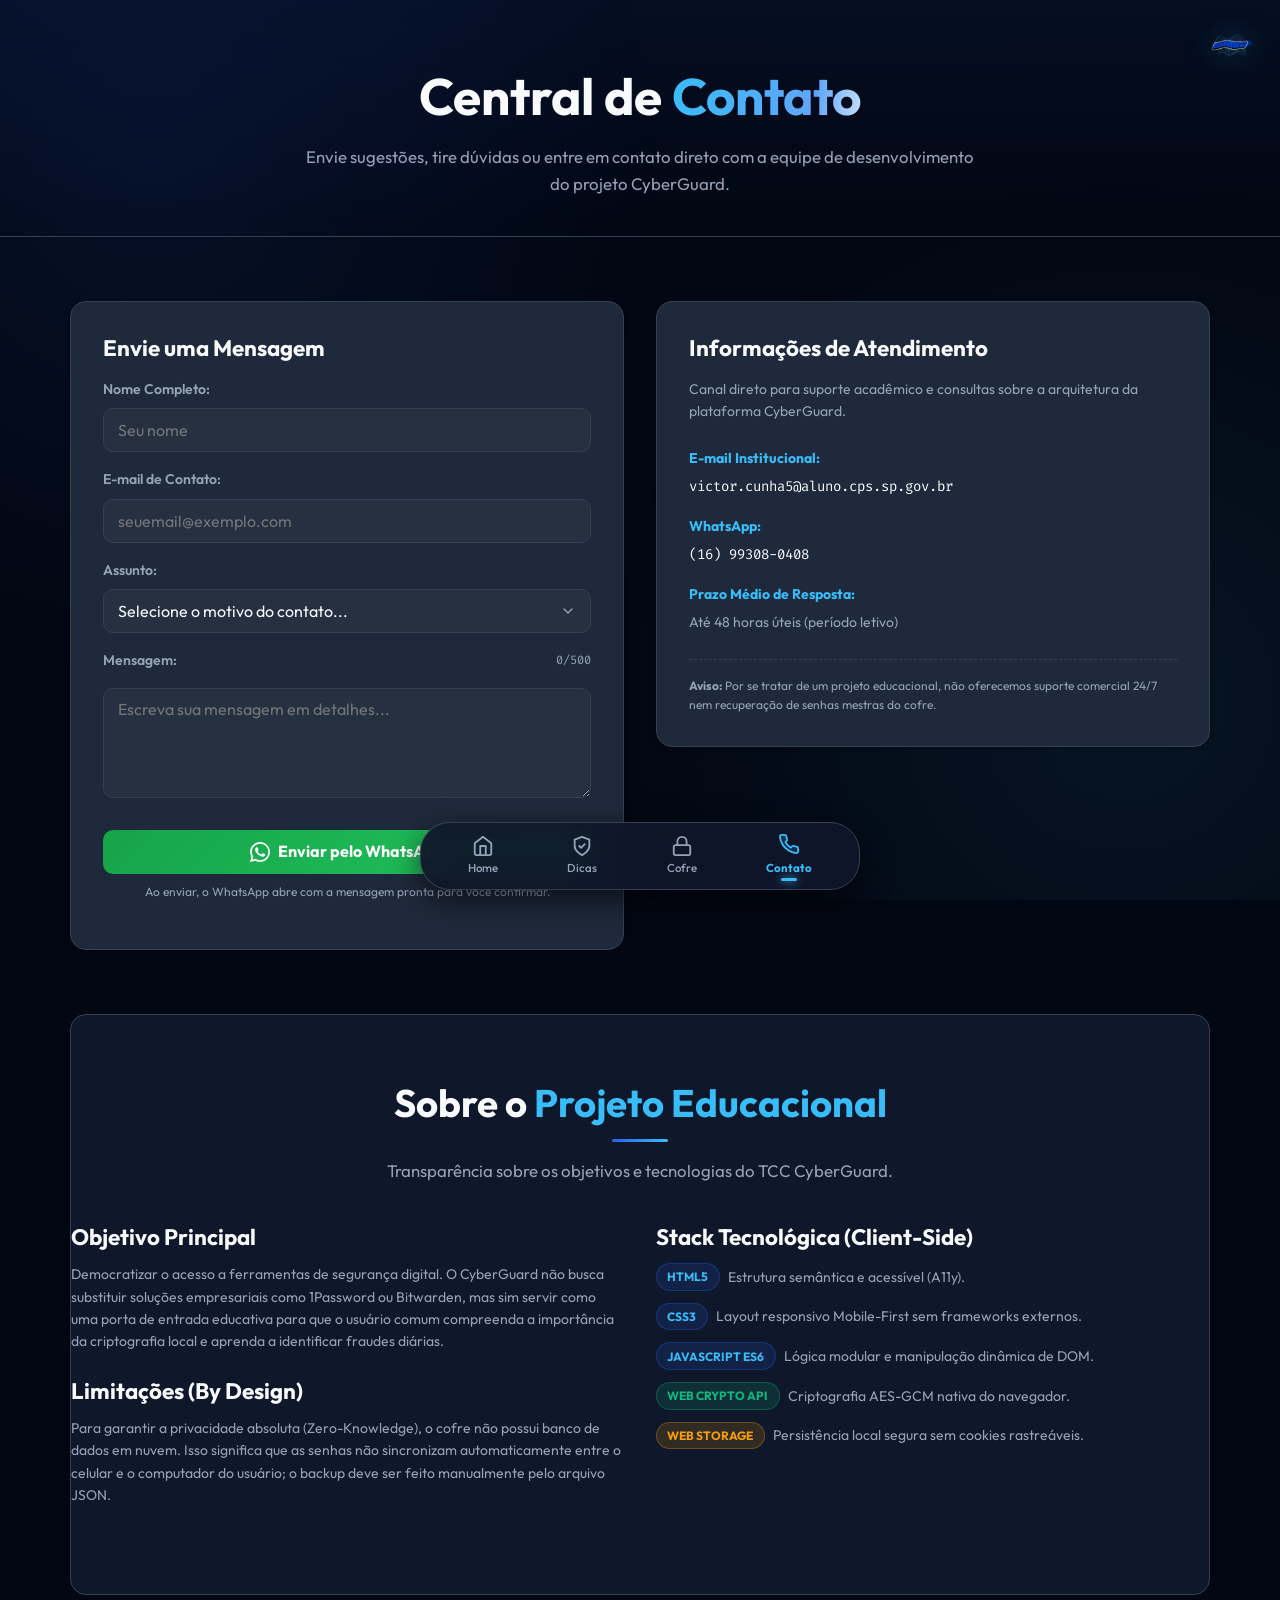
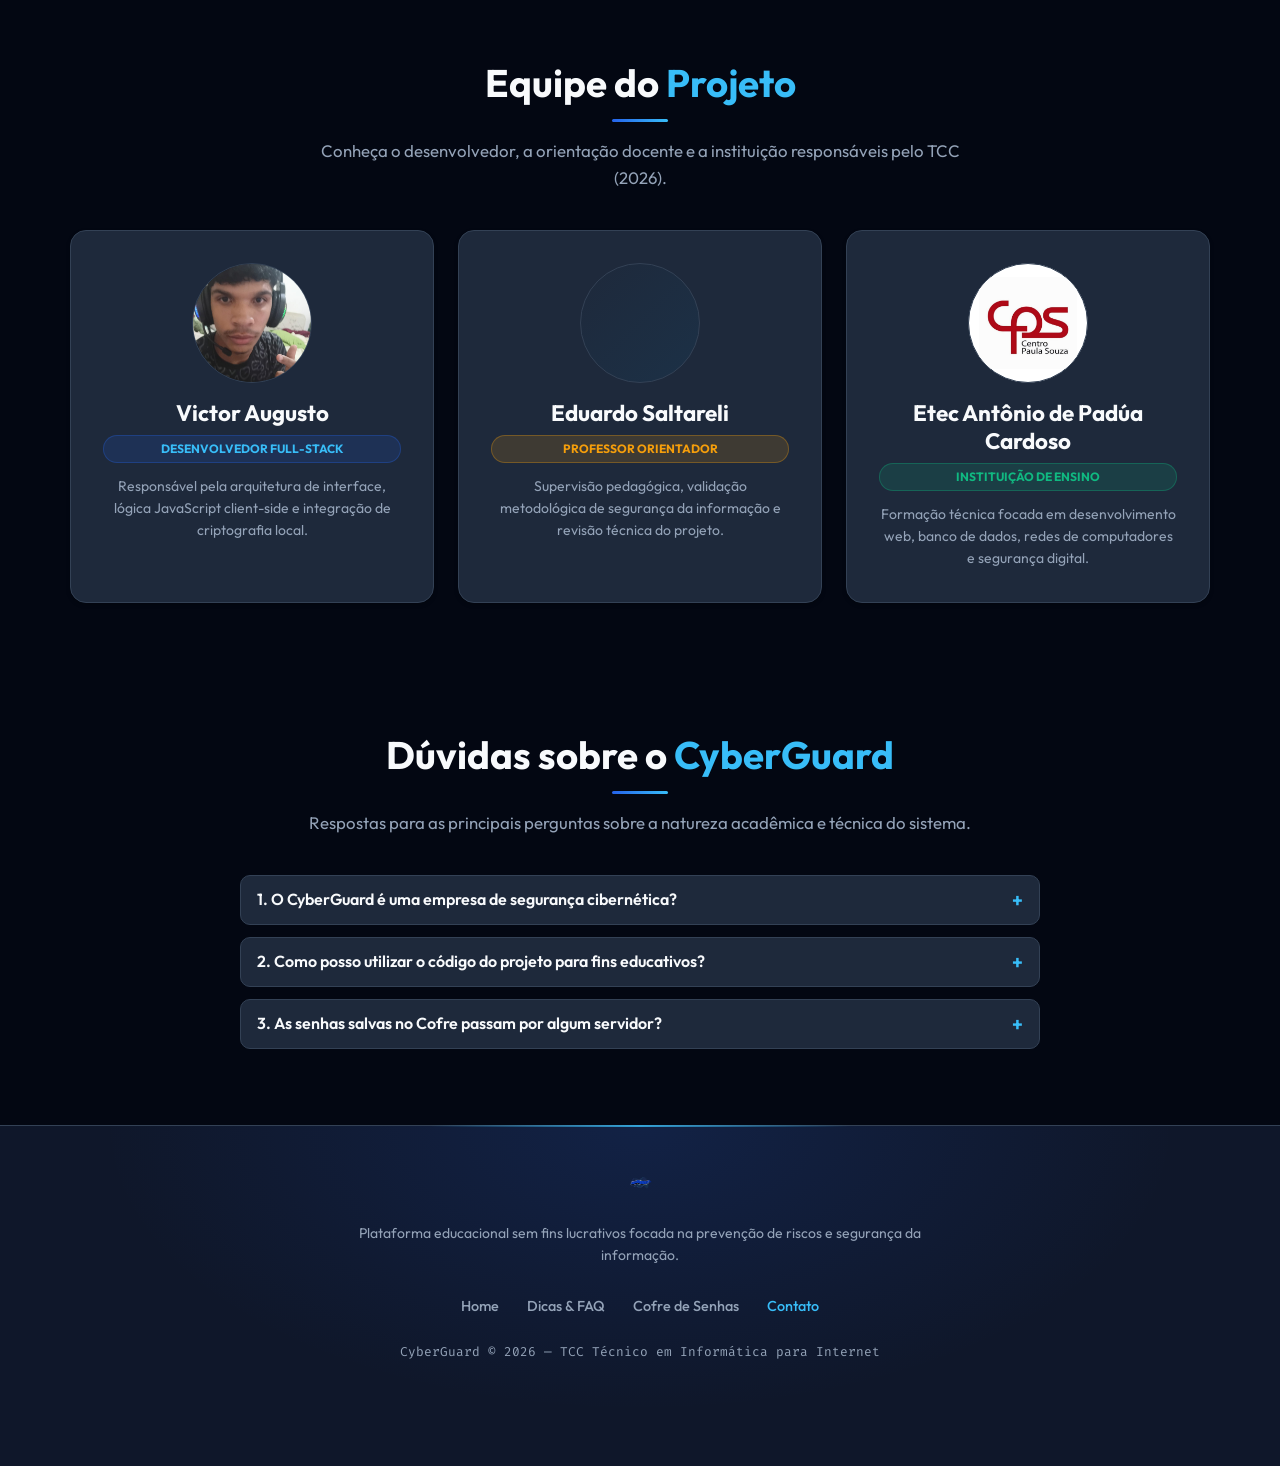
==== contato.html @ f393557f "Add files via upload" ====
<!DOCTYPE html>
<html lang="pt-BR">
<head>
  <meta charset="UTF-8">
  <meta name="viewport" content="width=device-width, initial-scale=1.0">
  <title>CyberGuard | Central de Contato &amp; Equipe do Projeto</title>
  <meta name="description" content="Entre em contato com os desenvolvedores do CyberGuard, conheça a equipe do TCC de Informática para Internet (2026) e tire suas dúvidas sobre o projeto.">
  <link rel="icon" type="image/png" href="./CYBER.png">
  
  <!-- Open Graph -->
  <meta property="og:title" content="CyberGuard | Contato e Equipe">
  <meta property="og:description" content="Fale com a equipe do projeto CyberGuard, envie feedbacks ou consulte informações sobre o desenvolvimento acadêmico.">
  <meta property="og:image" content="./CYBER.png">
  <meta property="og:type" content="website">

  <!-- Fontes & Estilos -->
  <link rel="preconnect" href="https://fonts.googleapis.com">
  <link rel="preconnect" href="https://fonts.gstatic.com" crossorigin>
  <link href="https://fonts.googleapis.com/css2?family=Fira+Code:wght@400;600&family=Outfit:wght@300;500;700;900&display=swap" rel="stylesheet">
  <link rel="stylesheet" href="style.css">
  <script src="script.js" defer></script>
</head>
<body class="page-contato">
  <a href="#main-content" class="skip-link">Pular para o conteúdo principal</a>

  <!-- LOGO FLUTUANTE DO TOPO -->
  <a href="index.html" class="brand-header-logo" aria-label="CyberGuard Home">
    <img src="./CYBER.png" alt="CyberGuard Logo" width="180" height="60">
  </a>

  <main id="main-content">
    <section class="hero-internal">
      <div class="container text-center max-w-800">
        <h1 class="mb-16">Central de <span class="highlight">Contato</span></h1>
        <p class="section__lead mb-0">Envie sugestões, tire dúvidas ou entre em contato direto com a equipe de desenvolvimento do projeto CyberGuard.</p>
      </div>
    </section>

    <!-- FORMULÁRIO E INFORMAÇÕES -->
    <section class="section container hidden-scroll">
      <div class="grid-2-cols gap-32 items-start">
        
        <!-- FORMULÁRIO -->
        <div class="card p-32">
          <h3 class="mb-16">Envie uma Mensagem</h3>
          
          <form id="contact-form">
            <!-- Honeypot anti-spam -->
            <div class="sr-only hidden" aria-hidden="true">
              <label for="contact-hp">Não preencha este campo:</label>
              <input type="text" id="contact-hp" name="_gotcha" tabindex="-1" autocomplete="off">
            </div>

            <div class="form-group">
              <label for="contact-name" class="form-label">Nome Completo:</label>
              <input type="text" id="contact-name" name="nome" class="form-control" placeholder="Seu nome" required minlength="3">
            </div>

            <div class="form-group">
              <label for="contact-email" class="form-label">E-mail de Contato:</label>
              <input type="email" id="contact-email" name="email" class="form-control code-font" placeholder="seuemail@exemplo.com" required>
            </div>

            <div class="form-group">
              <label for="contact-subject" class="form-label">Assunto:</label>
              <select id="contact-subject" name="assunto" class="form-control" required>
                <option value="" disabled selected>Selecione o motivo do contato...</option>
                <option value="Dúvida sobre o projeto">Dúvida sobre o projeto</option>
                <option value="Sugestão de melhoria">Sugestão de melhoria</option>
                <option value="Relato de problema/bug">Relato de problema/bug</option>
                <option value="Contato acadêmico">Contato acadêmico / TCC</option>
                <option value="Outro assunto">Outro assunto</option>
              </select>
            </div>

            <div class="form-group">
              <div class="flex-between items-center mb-8">
                <label for="contact-msg" class="form-label mb-0">Mensagem:</label>
                <span id="contact-char-count" class="code-font text-muted text-xs">0/500</span>
              </div>
              <textarea id="contact-msg" name="mensagem" class="form-control" maxlength="500" placeholder="Escreva sua mensagem em detalhes..." required></textarea>
            </div>

            <button type="submit" class="btn btn-whatsapp mt-16 w-full">
              <svg width="20" height="20" viewBox="0 0 24 24" fill="currentColor" aria-hidden="true"><path d="M17.5 14.4c-.3-.15-1.7-.85-2-.95-.27-.1-.47-.15-.67.15-.2.3-.77.95-.95 1.15-.17.2-.35.22-.65.07-.3-.15-1.25-.46-2.38-1.47-.88-.78-1.47-1.75-1.64-2.05-.17-.3-.02-.46.13-.6.13-.13.3-.35.45-.52.15-.17.2-.3.3-.5.1-.2.05-.37-.02-.52-.08-.15-.67-1.62-.92-2.22-.24-.58-.49-.5-.67-.51h-.57c-.2 0-.52.07-.8.37-.27.3-1.04 1.02-1.04 2.48 0 1.46 1.07 2.88 1.22 3.08.15.2 2.1 3.2 5.08 4.49.71.3 1.26.49 1.7.63.71.23 1.36.2 1.88.12.57-.09 1.76-.72 2-1.41.25-.7.25-1.29.17-1.41-.07-.12-.27-.2-.57-.35zM12.05 21.8h-.01a9.9 9.9 0 0 1-5.03-1.38l-.36-.21-3.74.98 1-3.65-.24-.37a9.86 9.86 0 0 1-1.51-5.26C2.16 6.43 6.6 2 12.06 2c2.64 0 5.12 1.03 6.99 2.9a9.82 9.82 0 0 1 2.9 6.99c0 5.46-4.44 9.9-9.9 9.9zM20.5 3.5A11.8 11.8 0 0 0 12.05 0C5.5 0 .16 5.34.16 11.9c0 2.1.55 4.14 1.59 5.95L0 24l6.3-1.65a11.88 11.88 0 0 0 5.74 1.46h.01c6.55 0 11.9-5.34 11.9-11.9 0-3.18-1.24-6.17-3.45-8.41z"/></svg>
              Enviar pelo WhatsApp
            </button>
            <p class="text-xs text-muted mt-8 text-center">Ao enviar, o WhatsApp abre com a mensagem pronta para você confirmar.</p>

            <div id="contact-status" aria-live="polite" class="mt-16"></div>
          </form>
        </div>

        <!-- INFO CONTATO -->
        <div class="flex-column gap-24">
          <div class="card p-32">
            <h3 class="mb-16">Informações de Atendimento</h3>
            <p class="text-muted text-sm mb-24">Canal direto para suporte acadêmico e consultas sobre a arquitetura da plataforma CyberGuard.</p>

            <div class="flex-column gap-16 mb-24">
              <div>
                <strong class="block text-sm highlight mb-4">E-mail Institucional:</strong>
                <a href="mailto:victor.cunha5@aluno.cps.sp.gov.br" class="code-font text-sm" style="color: var(--color-text-main); text-decoration: none;">victor.cunha5@aluno.cps.sp.gov.br</a>
              </div>

              <div>
                <strong class="block text-sm highlight mb-4">WhatsApp:</strong>
                <a href="https://wa.me/5516993080408" target="_blank" rel="noopener noreferrer" class="code-font text-sm" style="color: var(--color-text-main); text-decoration: none;">(16) 99308-0408</a>
              </div>

              <div>
                <strong class="block text-sm highlight mb-4">Repositório GitHub:</strong>
                <a href="#" id="github-link" target="_blank" rel="noopener noreferrer" class="code-font text-sm" style="color: var(--color-text-main); text-decoration: none;">Acessar código-fonte &rarr;</a>
              </div>

              <div>
                <strong class="block text-sm highlight mb-4">Prazo Médio de Resposta:</strong>
                <span class="text-muted text-sm">Até 48 horas úteis (período letivo)</span>
              </div>
            </div>
            
            <div class="border-t pt-16 mt-auto" style="border-top: 1px dashed var(--color-border);">
              <p class="text-xs text-muted"><strong>Aviso:</strong> Por se tratar de um projeto educacional, não oferecemos suporte comercial 24/7 nem recuperação de senhas mestras do cofre.</p>
            </div>
          </div>
        </div>

      </div>
    </section>

    <!-- SOBRE O PROJETO -->
    <section class="section container bg-surface radius-lg border p-48 hidden-scroll mb-32">
      <h2 class="section__title">Sobre o <span class="highlight">Projeto Educacional</span></h2>
      <p class="section__lead mb-32">Transparência sobre os objetivos e tecnologias do TCC CyberGuard.</p>
      
      <div class="grid-2-cols gap-32">
        <div>
          <h3 class="mb-12">Objetivo Principal</h3>
          <p class="text-muted text-sm mb-24">Democratizar o acesso a ferramentas de segurança digital. O CyberGuard não busca substituir soluções empresariais como 1Password ou Bitwarden, mas sim servir como uma porta de entrada educativa para que o usuário comum compreenda a importância da criptografia local e aprenda a identificar fraudes diárias.</p>
          
          <h3 class="mb-12">Limitações (By Design)</h3>
          <p class="text-muted text-sm mb-24">Para garantir a privacidade absoluta (Zero-Knowledge), o cofre não possui banco de dados em nuvem. Isso significa que as senhas não sincronizam automaticamente entre o celular e o computador do usuário; o backup deve ser feito manualmente pelo arquivo JSON.</p>
        </div>
        
        <div>
          <h3 class="mb-12">Stack Tecnológica (Client-Side)</h3>
          <ul class="flex-column gap-12 text-sm text-muted">
            <li class="flex-align-center gap-8"><span class="badge badge-primary">HTML5</span> Estrutura semântica e acessível (A11y).</li>
            <li class="flex-align-center gap-8"><span class="badge badge-primary">CSS3</span> Layout responsivo Mobile-First sem frameworks externos.</li>
            <li class="flex-align-center gap-8"><span class="badge badge-primary">JavaScript ES6</span> Lógica modular e manipulação dinâmica de DOM.</li>
            <li class="flex-align-center gap-8"><span class="badge badge-safe">Web Crypto API</span> Criptografia AES-GCM nativa do navegador.</li>
            <li class="flex-align-center gap-8"><span class="badge badge-warn">Web Storage</span> Persistência local segura sem cookies rastreáveis.</li>
          </ul>
        </div>
      </div>
    </section>

    <!-- EQUIPE -->
    <section class="section container hidden-scroll">
      <h2 class="section__title">Equipe do <span class="highlight">Projeto</span></h2>
      <p class="section__lead">Conheça o desenvolvedor, a orientação docente e a instituição responsáveis pelo TCC (2026).</p>

      <div class="grid-3-cols gap-24">
        <div class="card text-center p-24">
          <div class="img-card mx-auto mb-16" style="width: 120px; height: 120px; border-radius: 50%; aspect-ratio: 1/1;">
            <img src="vitin.png7.jpeg" alt="Foto de perfil de Victor Augusto" width="120" height="120" loading="lazy" onerror="this.style.display='none';">
          </div>
          <h3 class="mb-8">Victor Augusto</h3>
          <span class="badge badge-primary mb-12">Desenvolvedor Full-Stack</span>
          <p class="text-muted text-sm">Responsável pela arquitetura de interface, lógica JavaScript client-side e integração de criptografia local.</p>
        </div>

        <div class="card text-center p-24">
          <div class="img-card mx-auto mb-16" style="width: 120px; height: 120px; border-radius: 50%; aspect-ratio: 1/1;">
            <img src=".Dudusaltarelli.png" alt="Foto de Eduardo Saltareli" width="120" height="120" loading="lazy" onerror="this.style.display='none';">
          </div>
          <h3 class="mb-8">Eduardo Saltareli</h3>
          <span class="badge badge-warn mb-12">Professor Orientador</span>
          <p class="text-muted text-sm">Supervisão pedagógica, validação metodológica de segurança da informação e revisão técnica do projeto.</p>
        </div>

        <div class="card text-center p-24">
          <div class="img-card mx-auto mb-16" style="width: 120px; height: 120px; border-radius: 50%; aspect-ratio: 1/1; background: #fff;">
            <img src="cps.png" alt="Símbolo da Etec Antônio de Padúa Cardoso" width="120" height="120" loading="lazy" style="object-fit: contain; padding: 10px;" onerror="this.style.display='none';">
          </div>
          <h3 class="mb-8">Etec Antônio de Padúa Cardoso</h3>
          <span class="badge badge-safe mb-12">Instituição de Ensino</span>
          <p class="text-muted text-sm">Formação técnica focada em desenvolvimento web, banco de dados, redes de computadores e segurança digital.</p>
        </div>
      </div>
    </section>

    <!-- FAQ -->
    <section class="section container hidden-scroll">
      <h2 class="section__title">Dúvidas sobre o <span class="highlight">CyberGuard</span></h2>
      <p class="section__lead">Respostas para as principais perguntas sobre a natureza acadêmica e técnica do sistema.</p>

      <div class="max-w-800 mx-auto">
        <div class="accordion">
          <button class="accordion__header" type="button" aria-expanded="false">
            <span>1. O CyberGuard é uma empresa de segurança cibernética?</span>
            <span class="accordion__icon">+</span>
          </button>
          <div class="accordion__content">
            <div class="accordion__content-inner">
              <p class="text-sm"><strong>Não.</strong> O CyberGuard é estritamente uma plataforma educacional de código aberto desenvolvida como Trabalho de Conclusão de Curso (TCC) no curso técnico de Informática para Internet em 2026. Não comercializamos serviços nem coletamos dados.</p>
            </div>
          </div>
        </div>

        <div class="accordion">
          <button class="accordion__header" type="button" aria-expanded="false">
            <span>2. Como posso utilizar o código do projeto para fins educativos?</span>
            <span class="accordion__icon">+</span>
          </button>
          <div class="accordion__content">
            <div class="accordion__content-inner">
              <p class="text-sm">O código-fonte completo está disponível publicamente em nosso repositório no GitHub. Você pode clonar, estudar e utilizar os componentes de interface e os utilitários client-side (como a implementação da Web Crypto API) para fins de estudo acadêmico.</p>
            </div>
          </div>
        </div>

        <div class="accordion">
          <button class="accordion__header" type="button" aria-expanded="false">
            <span>3. As senhas salvas no Cofre passam por algum servidor?</span>
            <span class="accordion__icon">+</span>
          </button>
          <div class="accordion__content">
            <div class="accordion__content-inner">
              <p class="text-sm"><strong>Nunca.</strong> Toda a lógica de geração aleatória (CSPRNG) e criptografia AES-GCM ocorre estritamente de forma local no navegador do usuário via JavaScript. Nenhuma credencial ou chave mestre deixa o seu dispositivo em nenhum momento.</p>
            </div>
          </div>
        </div>
      </div>
    </section>
  </main>

  <footer class="footer">
    <div class="container text-center">
      <div class="footer__logo-wrapper">
        <img src="./CYBER.png" alt="CyberGuard Logo" class="footer__logo" width="120" height="40">
      </div>
      <p class="text-muted text-sm mb-24 max-w-600 mx-auto">
        Plataforma educacional sem fins lucrativos focada na prevenção de riscos e segurança da informação.
      </p>
      <div class="footer__links">
        <a href="index.html">Home</a>
        <a href="dicas.html">Dicas &amp; FAQ</a>
        <a href="cofre.html">Cofre de Senhas</a>
        <a href="contato.html" class="active" aria-current="page">Contato</a>
      </div>
      <p class="footer__copy">
        CyberGuard &copy; 2026 — TCC Técnico em Informática para Internet
      </p>
    </div>
  </footer>

  <nav class="bottom-nav" aria-label="Navegação Principal">
    <div class="bottom-nav__container">
      <a href="index.html" class="bottom-nav__item">
        <svg xmlns="http://www.w3.org/2000/svg" width="22" height="22" viewBox="0 0 24 24" fill="none" stroke="currentColor" stroke-width="2" stroke-linecap="round" stroke-linejoin="round" aria-hidden="true">
          <path d="m3 9 9-7 9 7v11a2 2 0 0 1-2 2H5a2 2 0 0 1-2-2z"></path>
          <polyline points="9 22 9 12 15 12 15 22"></polyline>
        </svg>
        <span>Home</span>
      </a>
      <a href="dicas.html" class="bottom-nav__item">
        <svg xmlns="http://www.w3.org/2000/svg" width="22" height="22" viewBox="0 0 24 24" fill="none" stroke="currentColor" stroke-width="2" stroke-linecap="round" stroke-linejoin="round" aria-hidden="true">
          <path d="M12 22s8-4 8-10V5l-8-3-8 3v7c0 6 8 10 8 10z"></path>
          <path d="m9 12 2 2 4-4"></path>
        </svg>
        <span>Dicas</span>
      </a>
      <a href="cofre.html" class="bottom-nav__item">
        <svg xmlns="http://www.w3.org/2000/svg" width="22" height="22" viewBox="0 0 24 24" fill="none" stroke="currentColor" stroke-width="2" stroke-linecap="round" stroke-linejoin="round" aria-hidden="true">
          <rect x="3" y="11" width="18" height="11" rx="2" ry="2"></rect>
          <path d="M7 11V7a5 5 0 0 1 10 0v4"></path>
        </svg>
        <span>Cofre</span>
      </a>
      <a href="contato.html" class="bottom-nav__item active" aria-current="page">
        <svg xmlns="http://www.w3.org/2000/svg" width="22" height="22" viewBox="0 0 24 24" fill="none" stroke="currentColor" stroke-width="2" stroke-linecap="round" stroke-linejoin="round" aria-hidden="true">
          <path d="M22 16.92v3a2 2 0 0 1-2.18 2 19.79 19.79 0 0 1-8.63-3.07 19.5 19.5 0 0 1-6-6 19.79 19.79 0 0 1-3.07-8.67A2 2 0 0 1 4.11 2h3a2 2 0 0 1 2 1.72 12.84 12.84 0 0 0 .7 2.81 2 2 0 0 1-.45 2.11L8.09 9.91a16 16 0 0 0 6 6l1.27-1.27a2 2 0 0 1 2.11-.45 12.84 12.84 0 0 0 2.81.7A2 2 0 0 1 22 16.92z"></path>
        </svg>
        <span>Contato</span>
      </a>
    </div>
  </nav>
  
  <button id="btn-top" class="btn-top" aria-label="Voltar ao topo da página">&#8593;</button>
</body>
</html>
---- style.css ----
/* ==========================================================================
   CYBERGUARD — DESIGN SYSTEM & STYLESHEET UNIFICADO (2026)
   TCC Técnico em Informática para Internet — Mobile-First & Responsivo
   ========================================================================== */

/* 1. VARIÁVEIS DE DESIGN & TOKENS DE ANIMAÇÃO */
:root {
  /* Cores Base e Neutros (Dark Tech) */
  --color-bg-base: #030712;
  --color-bg-surface: #0f172a;
  --color-bg-panel: #1e293b;
  
  /* Cores Principais */
  --color-primary: #2563eb;
  --color-primary-hover: #1d4ed8;
  --color-secondary: #0284c7;
  --color-accent-cyan: #38bdf8;
  
  /* Cores de Texto e Bordas */
  --color-text-main: #f8fafc;
  --color-text-muted: #94a3b8;
  --color-border: #334155;
  --color-border-hover: #475569;

  /* Cores de Feedback */
  --color-alert: #ef4444;
  --color-warn: #f59e0b;
  --color-safe: #10b981;

  /* Tipografia */
  --font-display: 'Outfit', system-ui, -apple-system, sans-serif;
  --font-mono: 'Fira Code', monospace;

  /* Espaçamentos e Estrutura */
  --space-4: 0.25rem;
  --space-8: 0.5rem;
  --space-12: 0.75rem;
  --space-16: 1rem;
  --space-20: 1.25rem;
  --space-24: 1.5rem;
  --space-32: 2rem;
  --space-48: 3rem;
  --space-64: 4rem;

  --radius-sm: 6px;
  --radius-md: 10px;
  --radius-lg: 16px;

  --shadow-sm: 0 2px 4px rgba(0, 0, 0, 0.2);
  --shadow-md: 0 10px 25px -5px rgba(0, 0, 0, 0.5);

  --container-width: 1140px;
  
  /* Animações */
  --ease-out: cubic-bezier(0.22, 1, 0.36, 1);
  --dur-fast: 180ms;
  --dur-med: 450ms;
  --dur-slow: 700ms;
}

/* 2. RESET E ESTRUTURA GLOBAL MOBILE-FIRST */
*, *::before, *::after {
  margin: 0;
  padding: 0;
  box-sizing: border-box;
}

html {
  height: 100%;
  scroll-behavior: smooth;
}

body {
  min-height: 100dvh;
  display: flex;
  flex-direction: column;
  background-color: var(--color-bg-base);
  color: var(--color-text-main);
  font-family: var(--font-display);
  line-height: 1.6;
  padding-bottom: 0;
  -webkit-font-smoothing: antialiased;
  overflow-wrap: anywhere;
  word-break: normal;
}

main, #main-content {
  flex: 1 0 auto;
  width: 100%;
}

:focus-visible {
  outline: 2px dashed var(--color-accent-cyan);
  outline-offset: 4px;
}

/* Skip Link para Acessibilidade */
.skip-link {
  position: absolute;
  top: -100px;
  left: var(--space-16);
  background: var(--color-primary);
  color: #fff;
  padding: var(--space-8) var(--space-16);
  z-index: 9999;
  border-radius: var(--radius-md);
  font-weight: 600;
  text-decoration: none;
  transition: top var(--dur-fast) var(--ease-out);
}
.skip-link:focus { top: var(--space-16); }

/* Logo Flutuante */
.brand-header-logo {
  position: fixed;
  top: 12px;
  right: clamp(12px, 3vw, 24px);
  z-index: 999;
  display: block;
  height: clamp(38px, 8vw, 64px);
  padding: 0;
  background: transparent;
  border: none;
  filter: drop-shadow(0 4px 12px rgba(0, 0, 0, 0.8)) drop-shadow(0 0 14px rgba(56, 189, 248, 0.35));
  transition: opacity var(--dur-med) var(--ease-out), transform var(--dur-med) var(--ease-out);
}

.brand-header-logo img {
  width: auto;
  height: 100%;
  object-fit: contain;
  display: block;
}

@media (hover: hover) {
  .brand-header-logo:hover {
    transform: scale(1.05);
    filter: drop-shadow(0 6px 16px rgba(0, 0, 0, 0.9)) drop-shadow(0 0 20px rgba(56, 189, 248, 0.6));
  }
}

body.page-home .brand-header-logo {
  opacity: 0;
  transform: translateY(-15px);
  pointer-events: none;
}

body.page-home .brand-header-logo.is-visible {
  opacity: 1;
  transform: translateY(0);
  pointer-events: auto;
}

/* 3. TIPOGRAFIA FLUIDA (CLAMP) */
h1, h2, h3, h4, h5, h6 { font-weight: 700; line-height: 1.25; }
h1 { font-size: clamp(1.8rem, 4vw + 1rem, 3.2rem); margin-bottom: var(--space-16); }
h2 { font-size: clamp(1.4rem, 2.5vw + 1rem, 2.4rem); margin-bottom: var(--space-16); }
h3 { font-size: clamp(1.1rem, 1.5vw + 0.8rem, 1.4rem); margin-bottom: var(--space-8); }
h4 { font-size: 1.05rem; margin-bottom: var(--space-8); }

p { font-size: clamp(0.95rem, 1vw + 0.5rem, 1.05rem); }
.text-muted { color: var(--color-text-muted); }
.text-center { text-align: center; }
.text-left { text-align: left; }
.highlight { color: var(--color-accent-cyan); }
.code-font { font-family: var(--font-mono); }

.text-sm { font-size: 0.875rem; }
.text-xs { font-size: 0.75rem; }
.text-lg { font-size: 1.125rem; }
.text-alert { color: var(--color-alert); }
.text-warn { color: var(--color-warn); }
.block { display: block; }

.mb-8 { margin-bottom: var(--space-8); }
.mb-12 { margin-bottom: var(--space-12); }
.mb-16 { margin-bottom: var(--space-16); }
.mb-24 { margin-bottom: var(--space-24); }
.mb-32 { margin-bottom: var(--space-32); }
.mt-8 { margin-top: var(--space-8); }
.mt-16 { margin-top: var(--space-16); }
.mt-24 { margin-top: var(--space-24); }
.mt-32 { margin-top: var(--space-32); }
.mt-auto { margin-top: auto; }
.my-16 { margin-top: var(--space-16); margin-bottom: var(--space-16); }
.mx-auto { margin-left: auto; margin-right: auto; }

.max-w-600 { max-width: 600px; }
.max-w-800 { max-width: 800px; }

.p-16 { padding: var(--space-16); }
.p-24 { padding: var(--space-24); }
.p-32 { padding: clamp(1.25rem, 3vw, 2rem); }
.p-48 { padding: clamp(1.5rem, 4vw, 3rem); }

.radius-md { border-radius: var(--radius-md); }
.radius-lg { border-radius: var(--radius-lg); }
.overflow-hidden { overflow: hidden; }
.border { border: 1px solid var(--color-border); }
.shadow-md { box-shadow: var(--shadow-md); }

.hidden { display: none !important; }
.bg-surface { background-color: var(--color-bg-surface); }

/* 4. ANIMAÇÕES DE ROLAGEM FLUIDAS */
html.js .hidden-scroll {
  opacity: 0;
  transform: translateY(20px);
  will-change: opacity, transform;
}

html.js .hidden-scroll.is-in {
  opacity: 1;
  transform: translateY(0);
  transition: opacity var(--dur-med) var(--ease-out), transform var(--dur-med) var(--ease-out);
}

html.js .hidden-scroll.is-out-top {
  opacity: 0.35;
  transform: translateY(-12px);
  transition: opacity var(--dur-med) var(--ease-out), transform var(--dur-med) var(--ease-out);
}

@media (prefers-reduced-motion: reduce) {
  * {
    animation-duration: 0.01ms !important;
    transition-duration: 0.01ms !important;
    scroll-behavior: auto !important;
  }
  html.js .hidden-scroll {
    opacity: 1 !important;
    transform: none !important;
  }
}

/* 5. LAYOUTS & GRIDS MOBILE-FIRST */
.container {
  width: 100%;
  max-width: var(--container-width);
  margin: 0 auto;
  padding: 0 var(--space-16);
}

@media (min-width: 768px) {
  .container { padding: 0 var(--space-24); }
}

.section { padding: clamp(2rem, 5vw, 4rem) 0; }
.section__title { text-align: center; margin-bottom: var(--space-16); }
.section__lead { text-align: center; color: var(--color-text-muted); max-width: 680px; margin: 0 auto clamp(1.5rem, 3vw, 3rem) auto; }

.grid-cards {
  display: grid;
  grid-template-columns: 1fr;
  gap: var(--space-16);
}
@media (min-width: 640px) {
  .grid-cards { grid-template-columns: repeat(auto-fit, minmax(min(100%, 260px), 1fr)); gap: var(--space-24); }
}

.grid-cards-4 {
  display: grid;
  grid-template-columns: 1fr;
  gap: var(--space-16);
}
@media (min-width: 480px) {
  .grid-cards-4 { grid-template-columns: repeat(2, 1fr); }
}
@media (min-width: 1024px) {
  .grid-cards-4 { grid-template-columns: repeat(4, 1fr); gap: var(--space-20); }
}

.grid-2-cols {
  display: grid;
  grid-template-columns: 1fr;
  gap: var(--space-20);
}
@media (min-width: 768px) {
  .grid-2-cols { grid-template-columns: repeat(2, 1fr); gap: var(--space-32); }
}

.grid-3-cols {
  display: grid;
  grid-template-columns: 1fr;
  gap: var(--space-16);
}
@media (min-width: 640px) {
  .grid-3-cols { grid-template-columns: repeat(2, 1fr); }
}
@media (min-width: 1024px) {
  .grid-3-cols { grid-template-columns: repeat(3, 1fr); gap: var(--space-24); }
}

.flex-between { display: flex; justify-content: space-between; align-items: center; }
.flex-center { display: flex; justify-content: center; align-items: center; }
.flex-column { display: flex; flex-direction: column; }
.flex-align-center { display: flex; align-items: center; }
.flex-wrap { flex-wrap: wrap; }
.items-center { align-items: center; }
.gap-8 { gap: var(--space-8); }
.gap-12 { gap: var(--space-12); }
.gap-16 { gap: var(--space-16); }
.gap-24 { gap: var(--space-24); }

/* 6. HERO SECTIONS */
.hero {
  position: relative;
  padding: clamp(3rem, 8vw, 6rem) 0;
  overflow: hidden;
  min-height: clamp(450px, 75dvh, 700px);
  display: flex;
  align-items: center;
}

.hero__video-container {
  position: absolute;
  top: 0;
  left: 0;
  width: 100%;
  height: 100%;
  z-index: -2;
}

.hero__video {
  width: 100%;
  height: 100%;
  object-fit: cover;
  opacity: 0.25;
}

.hero__overlay {
  position: absolute;
  top: 0;
  left: 0;
  width: 100%;
  height: 100%;
  background: linear-gradient(180deg, rgba(3, 7, 18, 0.4) 0%, var(--color-bg-base) 100%);
  z-index: -1;
}

.hero__logo-wrapper { margin-bottom: var(--space-16); }
.hero__logo { width: 100%; max-width: clamp(180px, 40vw, 320px); height: auto; filter: drop-shadow(0 8px 16px rgba(0, 0, 0, 0.4)); }
.hero__subtitle { font-size: clamp(1rem, 1.5vw + 0.5rem, 1.25rem); color: var(--color-text-muted); max-width: 680px; margin: 0 auto var(--space-24) auto; }

.hero-internal {
  padding: clamp(2rem, 5vw, 4rem) 0 clamp(1.5rem, 3vw, 2.5rem) 0;
  background: linear-gradient(180deg, rgba(37, 99, 235, 0.08) 0%, transparent 100%);
  border-bottom: 1px solid var(--color-border);
}

/* 7. BOTÕES COM ALVO DE TOQUE (MIN 44PX) */
.btn {
  display: inline-flex;
  align-items: center;
  justify-content: center;
  gap: var(--space-8);
  min-height: 44px;
  padding: 0.75rem 1.5rem;
  border-radius: var(--radius-md);
  font-family: var(--font-display);
  font-weight: 600;
  font-size: 1rem;
  cursor: pointer;
  transition: all var(--dur-fast);
  text-decoration: none;
  border: none;
  line-height: 1.2;
  width: 100%;
}

@media (min-width: 640px) {
  .btn { width: auto; }
}

.btn-lg { min-height: 52px; padding: 1rem 2rem; font-size: 1.1rem; }
.btn:disabled { opacity: 0.6; cursor: not-allowed; }
.btn:active:not(:disabled) { transform: scale(0.98); }

.btn-primary { background-color: var(--color-primary); color: #fff; }
.btn-secondary { background-color: rgba(255, 255, 255, 0.05); color: var(--color-text-main); border: 1px solid var(--color-border); }
.btn-ghost { background-color: transparent; color: var(--color-text-muted); padding: 0.5rem 1rem; min-height: 38px; width: auto; }

@media (hover: hover) {
  .btn-primary:hover:not(:disabled) { background-color: var(--color-primary-hover); transform: translateY(-2px); box-shadow: 0 4px 12px rgba(37, 99, 235, 0.3); }
  .btn-secondary:hover:not(:disabled) { border-color: var(--color-accent-cyan); color: var(--color-accent-cyan); transform: translateY(-2px); }
  .btn-ghost:hover:not(:disabled) { color: var(--color-accent-cyan); background: rgba(56, 189, 248, 0.08); }
}

/* 8. CARDS E COMPONENTES */
.card {
  background-color: var(--color-bg-panel);
  border: 1px solid var(--color-border);
  border-radius: var(--radius-lg);
  padding: clamp(1rem, 3vw, 2rem);
  display: flex;
  flex-direction: column;
  transition: transform var(--dur-med), border-color var(--dur-med);
  box-shadow: var(--shadow-sm);
  contain: layout paint;
}

@media (hover: hover) {
  .card:hover { transform: translateY(-3px); border-color: var(--color-border-hover); }
}

.card--compact { padding: var(--space-16); }
@media (min-width: 640px) { .card--compact { padding: var(--space-24); } }

.card__icon { width: 44px; height: 44px; border-radius: var(--radius-md); display: flex; align-items: center; justify-content: center; margin-bottom: var(--space-12); font-size: 1.4rem; }
.icon-blue { background: rgba(37, 99, 235, 0.15); color: #60a5fa; }
.icon-cyan { background: rgba(2, 132, 199, 0.15); color: var(--color-accent-cyan); }
.icon-amber { background: rgba(245, 158, 11, 0.15); color: var(--color-warn); }
.icon-green { background: rgba(16, 185, 129, 0.15); color: var(--color-safe); }

.card__link { color: var(--color-accent-cyan); text-decoration: none; font-weight: 600; margin-top: var(--space-16); display: inline-block; transition: color var(--dur-fast); }
.card__link:hover { text-decoration: underline; }

.card-image { padding: 0; overflow: hidden; }
.card-image__header { position: relative; height: 160px; background: var(--color-bg-surface); }
@media (min-width: 640px) { .card-image__header { height: 190px; } }
.card-image__header img { width: 100%; height: 100%; object-fit: cover; }
.card-image__badge { position: absolute; top: var(--space-12); right: var(--space-12); z-index: 2; }
.card-image__body { padding: var(--space-16); flex: 1; display: flex; flex-direction: column; }
@media (min-width: 640px) { .card-image__body { padding: var(--space-24); } }
.card-image__tip { margin-top: auto; padding-top: var(--space-12); border-top: 1px dashed var(--color-border); }
.card__tip { font-size: 0.85rem; padding: 8px; background: rgba(255,255,255,0.02); border-radius: var(--radius-sm); margin-top: var(--space-12); }
.card__badge { margin-bottom: var(--space-12); align-self: flex-start; }

.health-score-badge { font-weight: 700; background: rgba(16, 185, 129, 0.15); color: var(--color-safe); padding: 6px 14px; border-radius: var(--radius-md); border: 1px solid rgba(16, 185, 129, 0.3); font-size: 0.9rem; }
.health-stat-card { background: var(--color-bg-surface); padding: var(--space-12); border-radius: var(--radius-md); border: 1px solid var(--color-border); text-align: center; }
.stat-number { font-size: clamp(2rem, 4vw, 2.75rem); font-weight: 900; line-height: 1; margin-bottom: var(--space-8); }
.stat-source { display: block; font-size: 0.75rem; color: var(--color-text-muted); margin-top: var(--space-12); }
.tech-stack-row { display: flex; gap: var(--space-8); flex-wrap: wrap; }
.tech-tag { font-size: 0.75rem; padding: 4px 10px; background: rgba(255,255,255,0.05); border-radius: 4px; border: 1px solid var(--color-border); }
.rules-list { list-style: none; display: flex; flex-direction: column; gap: var(--space-16); }
.rules-list li { display: flex; gap: var(--space-12); }
.rules-list__number { width: 28px; height: 28px; flex-shrink: 0; background: rgba(37,99,235,0.15); color: var(--color-accent-cyan); display: flex; align-items: center; justify-content: center; font-weight: 700; border-radius: 50%; font-size: 0.85rem; }

/* 9. FORMULÁRIOS E CAMPOS (FONTE MIN 16PX) */
.form-group { margin-bottom: var(--space-16); display: flex; flex-direction: column; gap: var(--space-8); }
.form-label { font-size: 0.875rem; font-weight: 600; color: var(--color-text-muted); }
.form-control {
  width: 100%;
  min-height: 44px;
  padding: 0.65rem 0.9rem;
  background: rgba(255, 255, 255, 0.03);
  border: 1px solid var(--color-border);
  border-radius: var(--radius-md);
  color: var(--color-text-main);
  font-family: var(--font-display);
  font-size: 16px; /* Evita auto-zoom em navegadores mobile */
  transition: border-color var(--dur-fast);
}
.form-control:focus { outline: none; border-color: var(--color-accent-cyan); }
textarea.form-control { resize: vertical; min-height: 110px; }

.input-with-toggle { position: relative; display: flex; align-items: center; width: 100%; }
.input-with-toggle .form-control { padding-right: 48px; }
.btn-toggle-pass {
  position: absolute;
  right: 4px;
  min-height: 40px;
  min-width: 40px;
  background: none;
  border: none;
  color: var(--color-text-muted);
  cursor: pointer;
  display: flex;
  align-items: center;
  justify-content: center;
  transition: color var(--dur-fast);
}
.btn-toggle-pass:hover { color: var(--color-accent-cyan); }

.badge { display: inline-block; padding: 0.2rem 0.65rem; border-radius: 20px; font-size: 0.75rem; font-weight: 700; text-transform: uppercase; }
.badge-alert, .badge-danger { background: rgba(239, 68, 68, 0.15); color: var(--color-alert); border: 1px solid rgba(239, 68, 68, 0.3); }
.badge-warn { background: rgba(245, 158, 11, 0.15); color: var(--color-warn); border: 1px solid rgba(245, 158, 11, 0.3); }
.badge-primary { background: rgba(37, 99, 235, 0.15); color: var(--color-accent-cyan); border: 1px solid rgba(37, 99, 235, 0.3); }
.badge-safe { background: rgba(16, 185, 129, 0.15); color: var(--color-safe); border: 1px solid rgba(16, 185, 129, 0.3); }

.alert { padding: var(--space-12) var(--space-16); border-radius: var(--radius-md); margin-bottom: var(--space-16); border-left: 4px solid transparent; font-size: 0.9rem; }
.alert-info { background: rgba(2, 132, 199, 0.12); border-left-color: var(--color-accent-cyan); }
.alert-success { background: rgba(16, 185, 129, 0.12); border-left-color: var(--color-safe); }
.alert-warning { background: rgba(245, 158, 11, 0.12); border-left-color: var(--color-warn); }
.alert-danger { background: rgba(239, 68, 68, 0.12); border-left-color: var(--color-alert); }

/* Componentes Interativos */
.progress-container { width: 100%; height: 8px; background: rgba(255,255,255,0.1); border-radius: 4px; overflow: hidden; }
.progress-bar { height: 100%; background: var(--color-accent-cyan); width: 0; transition: width var(--dur-med) var(--ease-out); }
.checklist-item { cursor: pointer; padding: 8px; border-radius: var(--radius-sm); transition: background var(--dur-fast); min-height: 44px; display: flex; align-items: center; }
.checklist-item:hover { background: rgba(255,255,255,0.03); }
.checklist-item input[type="checkbox"] { width: 18px; height: 18px; accent-color: var(--color-primary); flex-shrink: 0; }

.quiz-opt-btn {
  width: 100%;
  text-align: left;
  padding: 12px 16px;
  margin-bottom: 8px;
  background: var(--color-bg-surface);
  border: 1px solid var(--color-border);
  border-radius: var(--radius-md);
  color: var(--color-text-main);
  font-family: var(--font-display);
  font-size: 0.95rem;
  min-height: 44px;
  cursor: pointer;
  transition: all var(--dur-fast);
}
.quiz-opt-btn:hover:not(:disabled) { border-color: var(--color-accent-cyan); background: rgba(56, 189, 248, 0.05); }
.quiz-opt-btn.correct { background: rgba(16, 185, 129, 0.15); border-color: var(--color-safe); color: #fff; }
.quiz-opt-btn.wrong { background: rgba(239, 68, 68, 0.15); border-color: var(--color-alert); color: #fff; }

/* 10. VERIFICADOR DE URL */
.url-analysis-panel {
  background: var(--color-bg-surface);
  border: 1px solid var(--color-border);
  border-left: 4px solid var(--color-accent-cyan);
  border-radius: var(--radius-md);
  padding: var(--space-16);
  opacity: 1;
  transition: opacity 300ms ease-in-out;
}

.url-analysis-panel.fade-out { opacity: 0; }
.url-analysis-header { display: flex; justify-content: space-between; align-items: center; margin-bottom: var(--space-12); font-size: 0.85rem; font-family: var(--font-mono); }
.url-steps-list { list-style: none; display: flex; flex-direction: column; gap: 8px; margin-top: var(--space-12); }
.url-step-item { display: flex; align-items: center; gap: 10px; font-size: 0.825rem; font-family: var(--font-mono); color: var(--color-text-muted); }
.url-step-item.active { color: var(--color-accent-cyan); font-weight: 600; }
.url-step-item.done { color: var(--color-text-main); }
.url-step-icon { width: 16px; height: 16px; display: inline-flex; align-items: center; justify-content: center; font-size: 0.8rem; flex-shrink: 0; }
.url-step-icon.check { color: var(--color-safe); font-weight: bold; }

.spinner-icon {
  width: 14px;
  height: 14px;
  border: 2px solid rgba(56, 189, 248, 0.2);
  border-top-color: var(--color-accent-cyan);
  border-radius: 50%;
  animation: spin 0.8s linear infinite;
  display: inline-block;
}

.btn-spinner {
  width: 16px;
  height: 16px;
  border: 2px solid rgba(255, 255, 255, 0.3);
  border-top-color: #ffffff;
  border-radius: 50%;
  animation: spin 0.8s linear infinite;
  display: inline-block;
}

@keyframes spin { to { transform: rotate(360deg); } }

/* 11. ACORDEÃO ANIMADO (CSS GRID) */
.accordion { border: 1px solid var(--color-border); border-radius: var(--radius-md); background: var(--color-bg-panel); margin-bottom: var(--space-12); transition: border-color var(--dur-fast); }
.accordion__header { width: 100%; min-height: 48px; padding: var(--space-12) var(--space-16); background: transparent; border: none; color: var(--color-text-main); font-weight: 600; font-size: 1rem; text-align: left; cursor: pointer; display: flex; justify-content: space-between; align-items: center; gap: 12px; transition: color var(--dur-fast); }
.accordion__icon { font-size: 1.2rem; font-weight: 700; color: var(--color-accent-cyan); transition: transform var(--dur-fast); }
.accordion__content { display: grid; grid-template-rows: 0fr; transition: grid-template-rows var(--dur-med) var(--ease-out); }
.accordion__content-inner { overflow: hidden; padding: 0 var(--space-16); color: var(--color-text-muted); }
.accordion.is-open { border-color: var(--color-accent-cyan); }
.accordion.is-open .accordion__header { color: var(--color-accent-cyan); }
.accordion.is-open .accordion__icon { transform: rotate(45deg); }
.accordion.is-open .accordion__content { grid-template-rows: 1fr; }
.accordion.is-open .accordion__content-inner { padding-top: var(--space-8); padding-bottom: var(--space-16); }

/* 12. IMAGENS RESPONSIVAS E FALLBACK */
.img-card { position: relative; border-radius: var(--radius-lg); overflow: hidden; background: linear-gradient(135deg, var(--color-bg-panel), #0284c715); border: 1px solid var(--color-border); aspect-ratio: 16/9; isolation: isolate; width: 100%; }
.img-card img { width: 100%; height: 100%; object-fit: cover; display: block; position: relative; z-index: 2; }
.img-card__fallback { position: absolute; inset: 0; display: flex; flex-direction: column; align-items: center; justify-content: center; gap: var(--space-8); color: var(--color-text-muted); background: var(--color-bg-panel); z-index: 1; }

/* 13. MODAL ADICIONAR / EDITAR ITEM (BOTTOM SHEET EM MOBILE) */
.modal-overlay {
  position: fixed;
  inset: 0;
  z-index: 2000;
  background: rgba(2, 6, 23, 0.85);
  backdrop-filter: blur(8px);
  display: flex;
  align-items: flex-end;
  justify-content: center;
  padding: 0;
}

@media (min-width: 640px) {
  .modal-overlay {
    align-items: center;
    padding: var(--space-24);
  }
}

.modal-card {
  width: 100%;
  max-width: 520px;
  background: var(--color-bg-surface);
  border: 1px solid var(--color-border);
  border-top-left-radius: var(--radius-lg);
  border-top-right-radius: var(--radius-lg);
  border-bottom-left-radius: 0;
  border-bottom-right-radius: 0;
  padding: clamp(1.25rem, 4vw, 2rem);
  max-height: 90vh;
  overflow-y: auto;
  box-shadow: 0 -10px 30px rgba(0, 0, 0, 0.5);
  animation: slideUp 0.3s var(--ease-out);
}

@media (min-width: 640px) {
  .modal-card {
    border-radius: var(--radius-lg);
    box-shadow: var(--shadow-md);
    animation: fadeIn 0.25s var(--ease-out);
  }
}

@keyframes slideUp { from { transform: translateY(100%); } to { transform: translateY(0); } }
@keyframes fadeIn { from { opacity: 0; transform: scale(0.96); } to { opacity: 1; transform: scale(1); } }

/* 14. BARRA DE NAVEGAÇÃO PÍLULA FLUTUANTE INFERIOR */
.bottom-nav {
  position: fixed;
  bottom: calc(10px + env(safe-area-inset-bottom, 0px));
  left: 50%;
  transform: translateX(-50%);
  z-index: 1000;
  width: calc(100% - 24px);
  max-width: 440px;
  pointer-events: auto;
}

.bottom-nav__container {
  display: flex;
  justify-content: space-around;
  align-items: center;
  background: rgba(15, 23, 42, 0.95);
  backdrop-filter: blur(16px);
  -webkit-backdrop-filter: blur(16px);
  border: 1px solid var(--color-border);
  border-radius: 30px;
  padding: 6px 12px;
  box-shadow: 0 10px 30px rgba(0, 0, 0, 0.6);
}

.bottom-nav__item {
  display: flex;
  flex-direction: column;
  align-items: center;
  justify-content: center;
  gap: 2px;
  color: var(--color-text-muted);
  text-decoration: none;
  font-size: 0.72rem;
  font-weight: 500;
  padding: 6px 12px;
  min-height: 44px;
  border-radius: 18px;
  transition: all var(--dur-fast);
}

.bottom-nav__item svg { stroke: var(--color-text-muted); transition: stroke var(--dur-fast), transform var(--dur-fast); }
.bottom-nav__item.active { color: var(--color-accent-cyan) !important; font-weight: 700; }
.bottom-nav__item.active svg { stroke: var(--color-accent-cyan) !important; fill: rgba(56, 189, 248, 0.15) !important; transform: translateY(-2px); }

@media (hover: hover) {
  .bottom-nav__item:hover { color: var(--color-text-main); }
  .bottom-nav__item:hover svg { stroke: var(--color-accent-cyan); transform: translateY(-2px); }
}

/* 15. RODAPÉ UNIFICADO */
.footer {
  flex-shrink: 0;
  width: 100%;
  border-top: 1px solid var(--color-border);
  padding: 2.5rem 1rem calc(6.5rem + env(safe-area-inset-bottom, 0px)) 1rem;
  background-color: var(--color-bg-surface);
  text-align: center;
  position: relative;
  z-index: 10;
}
.footer__logo-wrapper { margin-bottom: 1rem; }
.footer__logo { height: 32px; width: auto; display: inline-block; }
.footer__links { display: flex; gap: 1.25rem; justify-content: center; flex-wrap: wrap; margin-bottom: 1.25rem; }
.footer__links a { color: var(--color-text-muted); text-decoration: none; font-size: 0.9rem; font-weight: 500; transition: color var(--dur-fast); padding: 4px; }
.footer__links a.active { color: var(--color-accent-cyan); }
.footer__copy { font-family: var(--font-mono); font-size: 0.8rem; color: var(--color-text-muted); margin: 0; }
@media (hover: hover) { .footer__links a:hover { color: var(--color-accent-cyan); } }

/* 16. BOTÃO VOLTAR AO TOPO */
.btn-top {
  position: fixed;
  bottom: calc(75px + env(safe-area-inset-bottom, 0px));
  right: 1rem;
  width: 44px;
  height: 44px;
  border-radius: 50%;
  background: var(--color-bg-panel);
  border: 1px solid var(--color-border);
  color: var(--color-text-main);
  display: flex;
  align-items: center;
  justify-content: center;
  cursor: pointer;
  opacity: 0;
  visibility: hidden;
  transition: all var(--dur-fast);
  z-index: 900;
  font-size: 1.2rem;
}
.btn-top.is-visible { opacity: 1; visibility: visible; }
@media (hover: hover) { .btn-top:hover { background: var(--color-primary); border-color: var(--color-primary); } }

/* 17. TELA DE BLOQUEIO MATRIX */
.matrix-lock-screen { position: fixed; inset: 0; z-index: 900; background-color: #020617; overflow: hidden; display: flex; align-items: center; justify-content: center; opacity: 1; transition: opacity 0.4s ease, visibility 0.4s ease; }
.matrix-lock-screen.hidden { opacity: 0; visibility: hidden; pointer-events: none; }
#matrix-canvas { position: absolute; inset: 0; width: 100%; height: 100%; z-index: 1; }
.matrix-lock-overlay { position: relative; z-index: 2; width: 100%; height: 100%; display: flex; align-items: center; justify-content: center; background: radial-gradient(circle, rgba(3, 7, 18, 0.7) 0%, rgba(3, 7, 18, 0.95) 100%); padding: var(--space-16); padding-bottom: calc(90px + env(safe-area-inset-bottom, 0px)); }
.matrix-lock-card { background: rgba(15, 23, 42, 0.94); border: 1px solid var(--color-accent-cyan); border-radius: var(--radius-lg); padding: clamp(1.25rem, 4vw, 2rem); width: 100%; max-width: 440px; box-shadow: 0 0 35px rgba(56, 189, 248, 0.25); text-align: center; backdrop-filter: blur(12px); }
.matrix-lock-icon { display: flex; justify-content: center; margin-bottom: var(--space-12); color: var(--color-accent-cyan); }
.matrix-warning-text { color: var(--color-text-muted); margin-bottom: var(--space-16); font-size: 0.9rem; }
.matrix-form { margin-bottom: var(--space-16); }
.matrix-card-footer { border-top: 1px solid rgba(255,255,255,0.1); padding-top: var(--space-16); margin-top: var(--space-16); }

/* Ajustes de Quebra de Tela Pequena (320px) */
@media (max-width: 360px) {
  .btn { font-size: 0.9rem; padding: 0.6rem 1rem; }
  .bottom-nav__item { font-size: 0.65rem; padding: 4px 8px; }
  .p-32 { padding: 1rem; }
}

/* ==========================================================================
   18. CARROSSEL MOBILE DE CARDS (ativado automaticamente pelo script.js)
   Cada grupo de cards vira um carrossel horizontal independente da página:
   arrasta para o lado, "encaixa" card a card e mostra bolinhas indicadoras.
   ========================================================================== */
.carousel-dots { display: none; }

@media (max-width: 767px) {
  [data-carousel] {
    display: flex !important;
    flex-direction: row;
    align-items: stretch;
    gap: var(--space-12);
    overflow-x: auto;
    overflow-y: hidden;
    scroll-snap-type: x mandatory;
    scroll-behavior: smooth;
    -webkit-overflow-scrolling: touch;
    overscroll-behavior-x: contain;
    scrollbar-width: none;
    padding: 4px 2px 8px 2px;
    touch-action: pan-x pan-y;
  }
  [data-carousel]::-webkit-scrollbar { display: none; }
  [data-carousel].hidden { display: none !important; }

  [data-carousel] > .card,
  [data-carousel] > * {
    flex: 0 0 86%;
    min-width: 0;
    max-width: 86%;
    scroll-snap-align: center;
    scroll-snap-stop: always;
  }

  /* Se só existir 1 card, ele ocupa a largura toda */
  [data-carousel][data-carousel-count="1"] > * { flex-basis: 100%; max-width: 100%; }

  /* Cards sem hover lift no toque (evita corte pelo overflow) */
  [data-carousel] > .card:hover { transform: none; }

  .carousel-dots {
    display: flex;
    justify-content: center;
    align-items: center;
    gap: 8px;
    margin: var(--space-8) 0 var(--space-16) 0;
    min-height: 20px;
  }
  .carousel-dots[hidden] { display: none; }

  .carousel-dot {
    width: 8px;
    height: 8px;
    padding: 0;
    border: none;
    border-radius: 999px;
    background: var(--color-border-hover);
    cursor: pointer;
    transition: width var(--dur-fast) var(--ease-out), background var(--dur-fast);
  }
  .carousel-dot.is-active {
    width: 22px;
    background: var(--color-accent-cyan);
  }
  .carousel-dot:focus-visible { outline: 2px dashed var(--color-accent-cyan); outline-offset: 3px; }

  .carousel-counter {
    margin-left: 10px;
    font-family: var(--font-mono);
    font-size: 0.72rem;
    color: var(--color-text-muted);
  }

  /* Ajustes gerais de mobile */
  .section.container.bg-surface.p-48 { padding: var(--space-20); }
  .hero-internal .section__lead { font-size: 0.95rem; }
}

@media (prefers-reduced-motion: reduce) {
  [data-carousel] { scroll-behavior: auto; }
}

/* ==========================================================================
   19. CORREÇÃO DO ACORDEÃO (FAQ e Mitos e Verdades)
   ========================================================================== */
.accordion__header {
  font-family: var(--font-display);
  line-height: 1.35;
  -webkit-tap-highlight-color: transparent;
}
.accordion__header span:first-child { flex: 1; min-width: 0; }
.accordion__icon { flex-shrink: 0; line-height: 1; }
.accordion__content-inner { min-height: 0; }
.accordion__content-inner p { line-height: 1.6; }
.accordion__content-inner code {
  font-family: var(--font-mono);
  font-size: 0.85em;
  background: rgba(255, 255, 255, 0.06);
  padding: 2px 6px;
  border-radius: 4px;
  color: var(--color-accent-cyan);
}
.accordion__content-inner .badge { margin-bottom: var(--space-8); }
@media (hover: hover) {
  .accordion__header:hover { color: var(--color-accent-cyan); }
  .accordion:not(.is-open):hover { border-color: var(--color-border-hover); }
}

/* ==========================================================================
   20. HERO DA PÁGINA DICAS — BINÁRIO ANIMADO + BANNER EM LARGURA TOTAL
   ========================================================================== */
.hero-binary {
  position: relative;
  overflow: hidden;
  isolation: isolate;
  padding-bottom: 0;
  background: linear-gradient(180deg, #020617 0%, #030a1f 60%, var(--color-bg-base) 100%);
}

.hero-binary__canvas {
  position: absolute;
  inset: 0;
  width: 100%;
  height: 100%;
  z-index: 0;
  display: block;
  pointer-events: none;
}

.hero-binary__glow {
  position: absolute;
  inset: 0;
  z-index: 1;
  pointer-events: none;
  background:
    radial-gradient(ellipse 60% 45% at 50% 22%, rgba(3, 7, 18, 0.78) 0%, rgba(3, 7, 18, 0) 100%),
    radial-gradient(ellipse 70% 40% at 50% 100%, rgba(37, 99, 235, 0.18) 0%, rgba(37, 99, 235, 0) 100%);
}

.hero-binary__content {
  position: relative;
  z-index: 2;
}

.hero-binary__content h1 { text-shadow: 0 4px 24px rgba(0, 0, 0, 0.7); }

/* Banner esticado de ponta a ponta da tela */
.hero-banner-full {
  position: relative;
  z-index: 2;
  width: 100%;
  max-width: none;
  margin: clamp(0.5rem, 2vw, 1.5rem) 0 0 0;
  overflow: hidden;
  border-top: 1px solid rgba(56, 189, 248, 0.25);
  box-shadow: 0 -10px 40px rgba(37, 99, 235, 0.12);
  line-height: 0;
}

.hero-banner-full img {
  display: block;
  width: 100%;
  height: clamp(220px, 42vw, 560px);
  object-fit: cover;
  object-position: center;
  /* Os números binários do fundo aparecem pelas áreas escuras da imagem */
  mix-blend-mode: screen;
}

.hero-banner-full img.is-fallback {
  mix-blend-mode: normal;
  object-fit: contain;
  background: #fff;
}

/* Suaviza o encontro do banner com a seção de baixo */
.hero-banner-full::after {
  content: "";
  position: absolute;
  left: 0;
  right: 0;
  bottom: 0;
  height: 28%;
  background: linear-gradient(180deg, rgba(3, 7, 18, 0) 0%, var(--color-bg-base) 100%);
  pointer-events: none;
}

@media (max-width: 767px) {
  .hero-banner-full img { height: clamp(200px, 56vw, 320px); }
}

/* ==========================================================================
   21. UTILITÁRIOS QUE FALTAVAM (usados nos HTMLs, mas sem definição)
   ========================================================================== */
.w-full { width: 100%; }
.flex-1 { flex: 1 1 0; min-width: 0; }
.justify-end { justify-content: flex-end; }
.items-start { align-items: flex-start; }
.font-bold { font-weight: 700; }
.text-2xl { font-size: 1.5rem; }
.cursor-pointer { cursor: pointer; }
.truncate { overflow: hidden; text-overflow: ellipsis; white-space: nowrap; }
.mb-0 { margin-bottom: 0; }
.mb-4 { margin-bottom: var(--space-4); }
.mb-64 { margin-bottom: var(--space-64); }
.pt-16 { padding-top: var(--space-16); }
.py-4 { padding-top: var(--space-4); padding-bottom: var(--space-4); }
.px-8 { padding-left: var(--space-8); padding-right: var(--space-8); }
.gap-20 { gap: var(--space-20); }
.gap-32 { gap: var(--space-32); }
.border-0 { border: 0; }
.bg-transparent { background: transparent; }
.shadow-none { box-shadow: none; }
.flex-gap { display: flex; align-items: center; }
.sr-only { position: absolute; width: 1px; height: 1px; padding: 0; margin: -1px; overflow: hidden; clip: rect(0, 0, 0, 0); white-space: nowrap; border: 0; }
.max-w-800.text-left { text-align: left; }

@media (min-width: 768px) {
  .ml-auto-desktop { margin-left: auto; }
}

/* ==========================================================================
   22. PÁGINA DO COFRE — HERO, PAINÉIS E CARDS (mobile-first)
   ========================================================================== */
.eyebrow {
  display: inline-block;
  margin-bottom: var(--space-12);
  padding: 4px 14px;
  font-family: var(--font-mono);
  font-size: 0.72rem;
  letter-spacing: 0.08em;
  text-transform: uppercase;
  color: var(--color-accent-cyan);
  background: rgba(56, 189, 248, 0.08);
  border: 1px solid rgba(56, 189, 248, 0.25);
  border-radius: 999px;
}

.hero-cofre {
  position: relative;
  overflow: hidden;
  isolation: isolate;
  background:
    linear-gradient(rgba(56, 189, 248, 0.05) 1px, transparent 1px) 0 0 / 36px 36px,
    linear-gradient(90deg, rgba(56, 189, 248, 0.05) 1px, transparent 1px) 0 0 / 36px 36px,
    linear-gradient(180deg, rgba(37, 99, 235, 0.1) 0%, transparent 100%);
}
.hero-cofre::after {
  content: "";
  position: absolute;
  inset: 0;
  z-index: -1;
  background: radial-gradient(ellipse 70% 100% at 50% 0%, transparent 0%, var(--color-bg-base) 100%);
}
.hero-cofre__glow {
  position: absolute;
  top: -120px;
  left: 50%;
  width: min(520px, 90vw);
  height: 320px;
  transform: translateX(-50%);
  z-index: -1;
  background: radial-gradient(circle, rgba(37, 99, 235, 0.35) 0%, transparent 70%);
  filter: blur(30px);
  animation: cofreGlow 6s ease-in-out infinite alternate;
}
@keyframes cofreGlow { from { opacity: 0.55; } to { opacity: 1; } }
.hero-cofre__content { position: relative; }

.trust-chips {
  list-style: none;
  display: flex;
  flex-wrap: wrap;
  justify-content: center;
  gap: var(--space-8);
  margin-top: var(--space-16);
}
.trust-chip {
  display: inline-flex;
  align-items: center;
  gap: 6px;
  padding: 6px 12px;
  font-size: 0.78rem;
  font-weight: 600;
  color: var(--color-text-main);
  background: rgba(15, 23, 42, 0.8);
  border: 1px solid var(--color-border);
  border-radius: 999px;
}
.trust-chip svg { color: var(--color-accent-cyan); flex-shrink: 0; }

/* ---- Diagnóstico de saúde ---- */
@property --p { syntax: "<number>"; inherits: false; initial-value: 0; }

.health-panel { gap: 0; }
.health-panel__top {
  display: flex;
  align-items: center;
  gap: var(--space-16);
  margin-bottom: var(--space-20);
}
.health-panel__text { flex: 1; min-width: 0; }
.health-panel__text h3 { margin-bottom: var(--space-4); }

.health-ring {
  --ring-color: var(--color-safe);
  position: relative;
  flex-shrink: 0;
  width: 96px;
  height: 96px;
  border-radius: 50%;
  background: conic-gradient(var(--ring-color) calc(var(--p) * 1%), rgba(255, 255, 255, 0.08) 0);
  display: grid;
  place-items: center;
  transition: --p 0.9s var(--ease-out);
  box-shadow: 0 0 24px -6px var(--ring-color);
}
.health-ring__inner {
  width: 74px;
  height: 74px;
  border-radius: 50%;
  background: var(--color-bg-panel);
  display: flex;
  flex-direction: column;
  align-items: center;
  justify-content: center;
  line-height: 1;
}
.health-ring__inner strong { font-size: 1.7rem; font-weight: 900; color: var(--color-text-main); }
.health-ring__inner span { font-size: 0.62rem; color: var(--color-text-muted); margin-top: 3px; text-transform: uppercase; letter-spacing: 0.05em; }
.health-label { font-weight: 600; }

.health-stats {
  display: grid;
  grid-template-columns: repeat(2, minmax(0, 1fr));
  gap: var(--space-12);
}
.health-stat-card {
  position: relative;
  padding: var(--space-16) var(--space-12);
  border-top: 3px solid var(--color-border);
  overflow: hidden;
}
.health-stat-card.stat--total { border-top-color: var(--color-text-muted); }
.health-stat-card.stat--weak { border-top-color: var(--color-alert); }
.health-stat-card.stat--reused { border-top-color: var(--color-warn); }
.health-stat-card.stat--old { border-top-color: var(--color-accent-cyan); }
.stat-value { font-size: clamp(1.6rem, 6vw, 2rem); font-weight: 900; line-height: 1; }

.health-issues {
  padding: var(--space-16);
  background: rgba(245, 158, 11, 0.07);
  border: 1px solid rgba(245, 158, 11, 0.25);
  border-left: 4px solid var(--color-warn);
  border-radius: var(--radius-md);
}
.health-issues h4 { color: var(--color-warn); margin-bottom: var(--space-8); }
.health-issues__list { margin-left: var(--space-16); font-size: 0.8rem; color: var(--color-text-muted); display: flex; flex-direction: column; gap: 4px; }
.health-issues.hidden { display: none !important; }

/* ---- Barra de ferramentas (busca / filtro / ações) ---- */
.vault-toolbar { gap: var(--space-12); }
.vault-toolbar__filters { display: grid; grid-template-columns: 1fr; gap: var(--space-12); }
.vault-toolbar__actions { display: grid; grid-template-columns: 1fr 1fr; gap: var(--space-12); }
.vault-toolbar__actions .btn { width: 100%; }

.search-field { position: relative; }
.search-field svg {
  position: absolute;
  left: 14px;
  top: 50%;
  transform: translateY(-50%);
  color: var(--color-text-muted);
  pointer-events: none;
}
.search-field .form-control { padding-left: 42px; }

select.form-control {
  appearance: none;
  -webkit-appearance: none;
  padding-right: 40px;
  background-image: url("data:image/svg+xml,%3Csvg xmlns='http://www.w3.org/2000/svg' width='16' height='16' viewBox='0 0 24 24' fill='none' stroke='%2394a3b8' stroke-width='2' stroke-linecap='round' stroke-linejoin='round'%3E%3Cpath d='m6 9 6 6 6-6'/%3E%3C/svg%3E");
  background-repeat: no-repeat;
  background-position: right 14px center;
}
select.form-control option { background: var(--color-bg-surface); color: var(--color-text-main); }

@media (min-width: 768px) {
  .vault-toolbar { flex-direction: row; align-items: center; justify-content: space-between; gap: var(--space-16); }
  .vault-toolbar__filters { grid-template-columns: minmax(220px, 2fr) minmax(170px, 1fr); flex: 1; }
  .vault-toolbar__actions { display: flex; }
  .vault-toolbar__actions .btn { width: auto; white-space: nowrap; }
}

/* ---- Estado vazio ---- */
.empty-state { align-items: center; padding: clamp(1.75rem, 6vw, 3rem) var(--space-20); border-style: dashed; }
.empty-state__icon {
  width: 68px;
  height: 68px;
  border-radius: 50%;
  display: grid;
  place-items: center;
  margin-bottom: var(--space-16);
  color: var(--color-accent-cyan);
  background: rgba(56, 189, 248, 0.08);
  border: 1px solid rgba(56, 189, 248, 0.25);
  animation: floatIcon 3.2s ease-in-out infinite;
}
@keyframes floatIcon { 0%, 100% { transform: translateY(0); } 50% { transform: translateY(-6px); } }

/* ---- Cards de senhas salvas ---- */
@media (min-width: 640px) {
  #vault-grid-list { grid-template-columns: repeat(auto-fill, minmax(260px, 1fr)); }
}

.vault-item-card { gap: var(--space-12); padding: var(--space-16); }
@media (min-width: 640px) { .vault-item-card { padding: var(--space-20); } }

.vault-item__head { display: flex; align-items: center; gap: var(--space-12); }
.vault-item__title { flex: 1; min-width: 0; display: flex; flex-direction: column; align-items: flex-start; gap: 4px; }
.vault-item__title h3 { margin: 0; font-size: 1.02rem; max-width: 100%; }
.vault-item__actions { display: flex; gap: 2px; flex-shrink: 0; }

.vault-avatar {
  width: 44px;
  height: 44px;
  flex-shrink: 0;
  border-radius: var(--radius-md);
  display: grid;
  place-items: center;
  font-weight: 800;
  font-size: 1.15rem;
}
.vault-avatar--blue { background: rgba(37, 99, 235, 0.18); color: #60a5fa; }
.vault-avatar--cyan { background: rgba(2, 132, 199, 0.18); color: var(--color-accent-cyan); }
.vault-avatar--green { background: rgba(16, 185, 129, 0.18); color: var(--color-safe); }
.vault-avatar--amber { background: rgba(245, 158, 11, 0.18); color: var(--color-warn); }

.icon-btn { width: 38px; height: 38px; min-height: 38px; padding: 0; border-radius: var(--radius-md); }

.vault-item__row { display: flex; flex-direction: column; gap: 4px; min-width: 0; }
.vault-item__label { font-size: 0.68rem; font-weight: 700; letter-spacing: 0.06em; text-transform: uppercase; color: var(--color-text-muted); }
.vault-item__user { display: block; font-size: 0.85rem; overflow: hidden; text-overflow: ellipsis; white-space: nowrap; }
.vault-item-card .form-control { font-size: 16px; }

.vault-strength { display: flex; align-items: center; gap: var(--space-8); }
.vault-strength__bar { flex: 1; height: 6px; border-radius: 3px; background: rgba(255, 255, 255, 0.08); overflow: hidden; }
.vault-strength__bar span { display: block; height: 100%; border-radius: 3px; transition: width var(--dur-med) var(--ease-out); }
.vault-strength__label { font-size: 0.72rem; font-weight: 700; min-width: 64px; text-align: right; }

/* ---- Backup ---- */
.backup-panel { padding: clamp(1.1rem, 4vw, 2rem); }
.backup-panel__actions { display: grid; grid-template-columns: 1fr; gap: var(--space-12); }
.backup-panel__actions .btn { width: 100%; }
@media (min-width: 768px) {
  .backup-panel__actions { display: flex; flex-wrap: wrap; align-items: center; }
  .backup-panel__actions .btn { width: auto; }
}

/* ---- Utilitários (gerador / analisador) ---- */
.tools-grid { align-items: stretch; }
.tool-card { padding: clamp(1.1rem, 4vw, 2rem); }
.tool-card__head { display: flex; align-items: center; gap: var(--space-12); margin-bottom: var(--space-12); }
.tool-card__head .card__icon { margin-bottom: 0; flex-shrink: 0; }
.tool-card__head h3 { margin-bottom: 4px; }
.tool-card__actions { display: grid; grid-template-columns: 1fr 1fr; gap: var(--space-12); }
.tool-card__actions .btn { width: 100%; padding-left: 0.75rem; padding-right: 0.75rem; }

.copy-row { display: flex; gap: var(--space-8); align-items: stretch; }
.copy-row .form-control { flex: 1; min-width: 0; }
.copy-row .btn { width: auto; flex-shrink: 0; padding-left: 1rem; padding-right: 1rem; }

.range-input { accent-color: var(--color-accent-cyan); height: 28px; }

.option-chips { display: grid; grid-template-columns: repeat(2, minmax(0, 1fr)); gap: var(--space-8); }
.chip {
  display: flex;
  align-items: center;
  gap: var(--space-8);
  min-height: 44px;
  padding: 0 var(--space-12);
  font-size: 0.875rem;
  font-weight: 500;
  background: rgba(255, 255, 255, 0.03);
  border: 1px solid var(--color-border);
  border-radius: var(--radius-md);
  cursor: pointer;
  transition: border-color var(--dur-fast), background var(--dur-fast);
}
.chip input { width: 18px; height: 18px; accent-color: var(--color-primary); flex-shrink: 0; }
.chip:has(input:checked) { border-color: var(--color-accent-cyan); background: rgba(56, 189, 248, 0.08); }
@media (min-width: 1024px) { .option-chips { grid-template-columns: repeat(4, minmax(0, 1fr)); } .chip { padding: 0 var(--space-8); font-size: 0.8rem; } }

.eval-output {
  min-height: 84px;
  padding: var(--space-16);
  background: var(--color-bg-surface);
  border: 1px solid var(--color-border);
  border-radius: var(--radius-md);
  color: var(--color-text-muted);
}

/* ---- Como o cofre protege (passos numerados) ---- */
.step-card { align-items: center; }
.step-card__num {
  width: 46px;
  height: 46px;
  margin-bottom: var(--space-12);
  display: grid;
  place-items: center;
  font-family: var(--font-mono);
  font-weight: 700;
  font-size: 1.05rem;
  color: var(--color-accent-cyan);
  background: rgba(56, 189, 248, 0.08);
  border: 1px solid rgba(56, 189, 248, 0.3);
  border-radius: 50%;
}
.arch-section { padding: clamp(1.25rem, 4vw, 3rem); }

/* ---- Modal: botões ---- */
.modal-actions { display: grid; grid-template-columns: 1fr 1fr; gap: var(--space-12); padding-bottom: env(safe-area-inset-bottom, 0px); }
.modal-actions .btn { width: 100%; }
@media (min-width: 640px) {
  .modal-actions { display: flex; justify-content: flex-end; }
  .modal-actions .btn { width: auto; }
}

/* ---- Celulares pequenos ---- */
@media (max-width: 380px) {
  .health-panel__top { flex-direction: column; text-align: center; }
  .health-panel__top .flex-align-center { justify-content: center; }
  .health-ring { width: 88px; height: 88px; }
  .health-ring__inner { width: 68px; height: 68px; }
  .tool-card__actions { grid-template-columns: 1fr; }
  .trust-chip { font-size: 0.72rem; }
}

@media (prefers-reduced-motion: reduce) {
  .hero-cofre__glow, .empty-state__icon { animation: none; }
  .health-ring { transition: none; }
}

/* ==========================================================================
   23. CORREÇÕES + "UP" VISUAL (sutil, mantendo a identidade)
   ========================================================================== */
/* Rodapé agora vai até o fim da página (o espaço do menu fica dentro dele) */
main, #main-content { flex: 1 0 auto; }
.footer {
  background:
    radial-gradient(ellipse 60% 120% at 50% 0%, rgba(37, 99, 235, 0.14) 0%, transparent 70%),
    var(--color-bg-surface);
}
.footer::before {
  content: "";
  position: absolute;
  top: -1px;
  left: 50%;
  width: min(420px, 70%);
  height: 2px;
  transform: translateX(-50%);
  background: linear-gradient(90deg, transparent, var(--color-accent-cyan), transparent);
  opacity: 0.8;
}

/* Barra de progresso de rolagem */
.scroll-progress {
  position: fixed;
  top: 0;
  left: 0;
  width: 100%;
  height: 3px;
  transform: scaleX(0);
  transform-origin: 0 50%;
  background: linear-gradient(90deg, var(--color-primary), var(--color-accent-cyan));
  box-shadow: 0 0 10px rgba(56, 189, 248, 0.6);
  z-index: 2000;
  pointer-events: none;
}

/* Fundo com brilhos suaves que se movem devagar */
body::before {
  content: "";
  position: fixed;
  inset: 0;
  z-index: -1;
  pointer-events: none;
  background:
    radial-gradient(circle at 12% 18%, rgba(37, 99, 235, 0.10) 0%, transparent 38%),
    radial-gradient(circle at 88% 78%, rgba(56, 189, 248, 0.08) 0%, transparent 40%);
  animation: cgAmbient 18s ease-in-out infinite alternate;
}
@keyframes cgAmbient {
  from { transform: translate3d(0, 0, 0) scale(1); }
  to { transform: translate3d(-2%, 3%, 0) scale(1.08); }
}

/* Entrada suave da página */
main, #main-content { animation: cgPageIn 0.55s var(--ease-out) both; }
@keyframes cgPageIn { from { opacity: 0; transform: translateY(10px); } to { opacity: 1; transform: none; } }

/* Títulos de seção com detalhe */
.section__title::after {
  content: "";
  display: block;
  width: 56px;
  height: 3px;
  margin: var(--space-12) auto 0;
  border-radius: 3px;
  background: linear-gradient(90deg, var(--color-primary), var(--color-accent-cyan));
}
.text-left .section__title::after, .section__title.text-left::after { margin-left: 0; }

/* Destaque do título principal com brilho animado */
h1 .highlight {
  background: linear-gradient(100deg, #38bdf8 0%, #60a5fa 35%, #e0f2fe 50%, #60a5fa 65%, #38bdf8 100%);
  background-size: 220% auto;
  -webkit-background-clip: text;
  background-clip: text;
  -webkit-text-fill-color: transparent;
  color: transparent;
  animation: cgShine 6s linear infinite;
}
@keyframes cgShine { from { background-position: 0% center; } to { background-position: 220% center; } }

/* Cards: borda de brilho + spotlight que segue o mouse */
.card { position: relative; transition: transform var(--dur-med), border-color var(--dur-med), box-shadow var(--dur-med); }
.card::after {
  content: "";
  position: absolute;
  inset: 0;
  border-radius: inherit;
  pointer-events: none;
  opacity: 0;
  background: radial-gradient(240px circle at var(--mx, 50%) var(--my, 0%), rgba(56, 189, 248, 0.10), transparent 70%);
  transition: opacity var(--dur-med);
}
@media (hover: hover) {
  .card:hover { border-color: rgba(56, 189, 248, 0.45); box-shadow: 0 14px 34px -14px rgba(37, 99, 235, 0.45); }
  .card:hover::after { opacity: 1; }
}

/* Botões: brilho que passa ao focar o mouse */
.btn-primary, .btn-whatsapp { position: relative; overflow: hidden; isolation: isolate; }
.btn-primary::after, .btn-whatsapp::after {
  content: "";
  position: absolute;
  top: 0;
  left: -120%;
  width: 60%;
  height: 100%;
  transform: skewX(-20deg);
  background: linear-gradient(90deg, transparent, rgba(255, 255, 255, 0.28), transparent);
  transition: left 0.7s var(--ease-out);
  z-index: -1;
  pointer-events: none;
}
@media (hover: hover) {
  .btn-primary:hover::after, .btn-whatsapp:hover::after { left: 140%; }
}
.btn-primary { background-image: linear-gradient(135deg, var(--color-primary) 0%, var(--color-secondary) 100%); }

.btn-whatsapp {
  display: inline-flex;
  align-items: center;
  justify-content: center;
  gap: var(--space-8);
  background-image: linear-gradient(135deg, #16a34a 0%, #22c55e 100%);
  color: #fff;
  font-weight: 700;
}
@media (hover: hover) {
  .btn-whatsapp:hover:not(:disabled) { transform: translateY(-2px); box-shadow: 0 8px 22px -6px rgba(34, 197, 94, 0.55); }
}

/* Entrada escalonada dos cards quando a seção aparece */
html.js .hidden-scroll.is-in .grid-cards > .card,
html.js .hidden-scroll.is-in .grid-cards-4 > .card,
html.js .hidden-scroll.is-in .grid-3-cols > .card {
  animation: cgRise 0.6s var(--ease-out) both;
}
html.js .hidden-scroll.is-in [class*="grid-"] > .card:nth-child(2) { animation-delay: 0.08s; }
html.js .hidden-scroll.is-in [class*="grid-"] > .card:nth-child(3) { animation-delay: 0.16s; }
html.js .hidden-scroll.is-in [class*="grid-"] > .card:nth-child(4) { animation-delay: 0.24s; }
html.js .hidden-scroll.is-in [class*="grid-"] > .card:nth-child(5) { animation-delay: 0.32s; }
html.js .hidden-scroll.is-in [class*="grid-"] > .card:nth-child(6) { animation-delay: 0.40s; }
@keyframes cgRise { from { opacity: 0; transform: translateY(22px); } to { opacity: 1; transform: none; } }

/* Menu inferior: indicador do item ativo */
.bottom-nav__item { position: relative; }
.bottom-nav__item.active::after {
  content: "";
  position: absolute;
  bottom: 2px;
  left: 50%;
  width: 16px;
  height: 3px;
  transform: translateX(-50%);
  border-radius: 3px;
  background: var(--color-accent-cyan);
  box-shadow: 0 0 8px var(--color-accent-cyan);
}

/* Campos e seleção */
.form-control:focus { border-color: var(--color-accent-cyan); box-shadow: 0 0 0 3px rgba(56, 189, 248, 0.18); outline: none; }
::selection { background: rgba(56, 189, 248, 0.35); color: #fff; }
html { scrollbar-color: #334155 #030712; scrollbar-width: thin; }

/* Status do banco de dados do cofre */
.db-status {
  display: inline-flex;
  align-items: center;
  gap: 8px;
  padding: 6px 12px;
  font-size: 0.72rem;
  line-height: 1.4;
  color: var(--color-accent-cyan);
  background: rgba(56, 189, 248, 0.07);
  border: 1px solid rgba(56, 189, 248, 0.22);
  border-radius: var(--radius-md);
}
.db-status::before {
  content: "";
  width: 8px;
  height: 8px;
  flex-shrink: 0;
  border-radius: 50%;
  background: var(--color-safe);
  box-shadow: 0 0 8px var(--color-safe);
  animation: cgPulse 2s ease-in-out infinite;
}
@keyframes cgPulse { 0%, 100% { opacity: 1; } 50% { opacity: 0.4; } }

@media (prefers-reduced-motion: reduce) {
  body::before, h1 .highlight, main, #main-content, .db-status::before { animation: none; }
  html.js .hidden-scroll.is-in [class*="grid-"] > .card { animation: none; }
  .scroll-progress { display: none; }
}

/* ==========================================================================
   24. TELA DE CARREGAMENTO COM A LOGO (Home)
   ========================================================================== */
/* Cobertura imediata (evita piscar o conteúdo antes do script rodar).
   Se o script falhar, ela some sozinha depois de 3,5s. */
html:has(body.page-home):not(.cg-splash-on):not(.cg-splash-skip)::before {
  content: "";
  position: fixed;
  inset: 0;
  z-index: 99998;
  background: #020617;
  animation: cgCoverRelease 0.01s 3.5s forwards;
}
@keyframes cgCoverRelease { to { opacity: 0; visibility: hidden; } }

html.cg-splash-on, html.cg-splash-on body { overflow: hidden; }

.cg-splash {
  position: fixed;
  inset: 0;
  z-index: 99999;
  display: grid;
  place-items: center;
  background: #020617;
  color: var(--color-text-main);
  overflow: hidden;
  transition: opacity 0.7s var(--ease-out), transform 0.7s var(--ease-out), filter 0.7s var(--ease-out);
}
.cg-splash.is-leaving { opacity: 0; transform: scale(1.06); filter: blur(6px); pointer-events: none; }

.cg-splash__rain { position: absolute; inset: 0; width: 100%; height: 100%; opacity: 0.55; }
.cg-splash__vignette {
  position: absolute;
  inset: 0;
  pointer-events: none;
  background:
    radial-gradient(ellipse 55% 42% at 50% 50%, rgba(2, 6, 23, 0.92) 0%, rgba(2, 6, 23, 0.55) 55%, rgba(2, 6, 23, 0) 100%),
    radial-gradient(ellipse at center, transparent 45%, rgba(2, 6, 23, 0.85) 100%);
}

.cg-splash__center {
  position: relative;
  z-index: 2;
  width: min(86vw, 560px);
  display: flex;
  flex-direction: column;
  align-items: center;
  gap: var(--space-16);
}

.cg-splash__logo-wrap { position: relative; width: 100%; aspect-ratio: 940 / 530; display: grid; place-items: center; }

/* Recorta a margem transparente do PNG para a logo ocupar o espaço todo */
.cg-splash__logo,
.cg-splash__logo::after {
  position: absolute;
  inset: 0;
  background-image: url("CYBER.png");
  background-repeat: no-repeat;
  background-size: 114.9% auto;
  background-position: 85.7% 53.7%;
}
.cg-splash__logo {
  filter: drop-shadow(0 0 14px rgba(56, 189, 248, 0.55)) drop-shadow(0 0 34px rgba(37, 99, 235, 0.45));
  animation: cgLogoIn 1s var(--ease-out) both, cgLogoPulse 2.4s ease-in-out 1s infinite, cgGlitch 4s steps(1) 1.4s infinite;
}
/* Brilho de "scanner" que passa só por dentro das letras */
.cg-splash__logo::after {
  content: "";
  background-image: linear-gradient(105deg, transparent 35%, rgba(255, 255, 255, 0.85) 50%, transparent 65%);
  background-size: 250% 100%;
  background-position: 160% 0;
  -webkit-mask-image: url("CYBER.png");
  mask-image: url("CYBER.png");
  -webkit-mask-repeat: no-repeat;
  mask-repeat: no-repeat;
  -webkit-mask-size: 114.9% auto;
  mask-size: 114.9% auto;
  -webkit-mask-position: 85.7% 53.7%;
  mask-position: 85.7% 53.7%;
  mix-blend-mode: screen;
  animation: cgScan 2.2s ease-in-out 0.9s infinite;
}
@keyframes cgLogoIn {
  from { opacity: 0; transform: scale(0.78) translateY(10px); filter: blur(14px) drop-shadow(0 0 0 transparent); }
  to { opacity: 1; transform: none; }
}
@keyframes cgLogoPulse {
  0%, 100% { filter: drop-shadow(0 0 12px rgba(56, 189, 248, 0.45)) drop-shadow(0 0 28px rgba(37, 99, 235, 0.35)); }
  50% { filter: drop-shadow(0 0 20px rgba(56, 189, 248, 0.8)) drop-shadow(0 0 46px rgba(37, 99, 235, 0.6)); }
}
@keyframes cgScan { 0% { background-position: 160% 0; } 100% { background-position: -60% 0; } }
@keyframes cgGlitch {
  0%, 92%, 100% { transform: none; clip-path: none; }
  93% { transform: translateX(-4px); clip-path: inset(18% 0 52% 0); }
  95% { transform: translateX(5px); clip-path: inset(58% 0 12% 0); }
  97% { transform: translateX(-2px); clip-path: none; }
}

/* Anel de radar ao redor da logo */
.cg-splash__ring {
  position: absolute;
  inset: -8% -4%;
  border-radius: 50%;
  border: 1px solid rgba(56, 189, 248, 0.25);
  animation: cgRing 2.8s ease-out infinite;
}
@keyframes cgRing {
  0% { transform: scale(0.7); opacity: 0.9; }
  100% { transform: scale(1.25); opacity: 0; }
}

/* Barra de progresso */
.cg-splash__bar {
  position: relative;
  width: 100%;
  height: 6px;
  border-radius: 6px;
  background: rgba(148, 163, 184, 0.16);
  overflow: hidden;
}
.cg-splash__fill {
  position: absolute;
  inset: 0;
  transform: scaleX(0);
  transform-origin: 0 50%;
  border-radius: 6px;
  background: linear-gradient(90deg, var(--color-primary), var(--color-accent-cyan));
  box-shadow: 0 0 14px rgba(56, 189, 248, 0.8);
}
.cg-splash__meta {
  width: 100%;
  display: flex;
  justify-content: space-between;
  gap: var(--space-12);
  font-family: var(--font-mono);
  font-size: 0.74rem;
  letter-spacing: 0.04em;
  color: var(--color-text-muted);
}
.cg-splash__msg { text-transform: uppercase; }
.cg-splash__msg::after { content: "_"; animation: cgBlink 0.9s steps(1) infinite; color: var(--color-accent-cyan); }
.cg-splash__pct { color: var(--color-accent-cyan); font-weight: 600; min-width: 4ch; text-align: right; }
.cg-splash.is-done .cg-splash__msg { color: var(--color-safe); }
.cg-splash.is-done .cg-splash__logo { animation: cgLogoPulse 0.8s ease-in-out infinite; }
@keyframes cgBlink { 50% { opacity: 0; } }

@media (prefers-reduced-motion: reduce) {
  .cg-splash__logo, .cg-splash__logo::after, .cg-splash__ring, .cg-splash__msg::after { animation: none; }
  .cg-splash__logo { opacity: 1; }
  .cg-splash__logo::after { display: none; }
  .cg-splash, .cg-splash.is-leaving { transition: opacity 0.2s; transform: none; filter: none; }
}
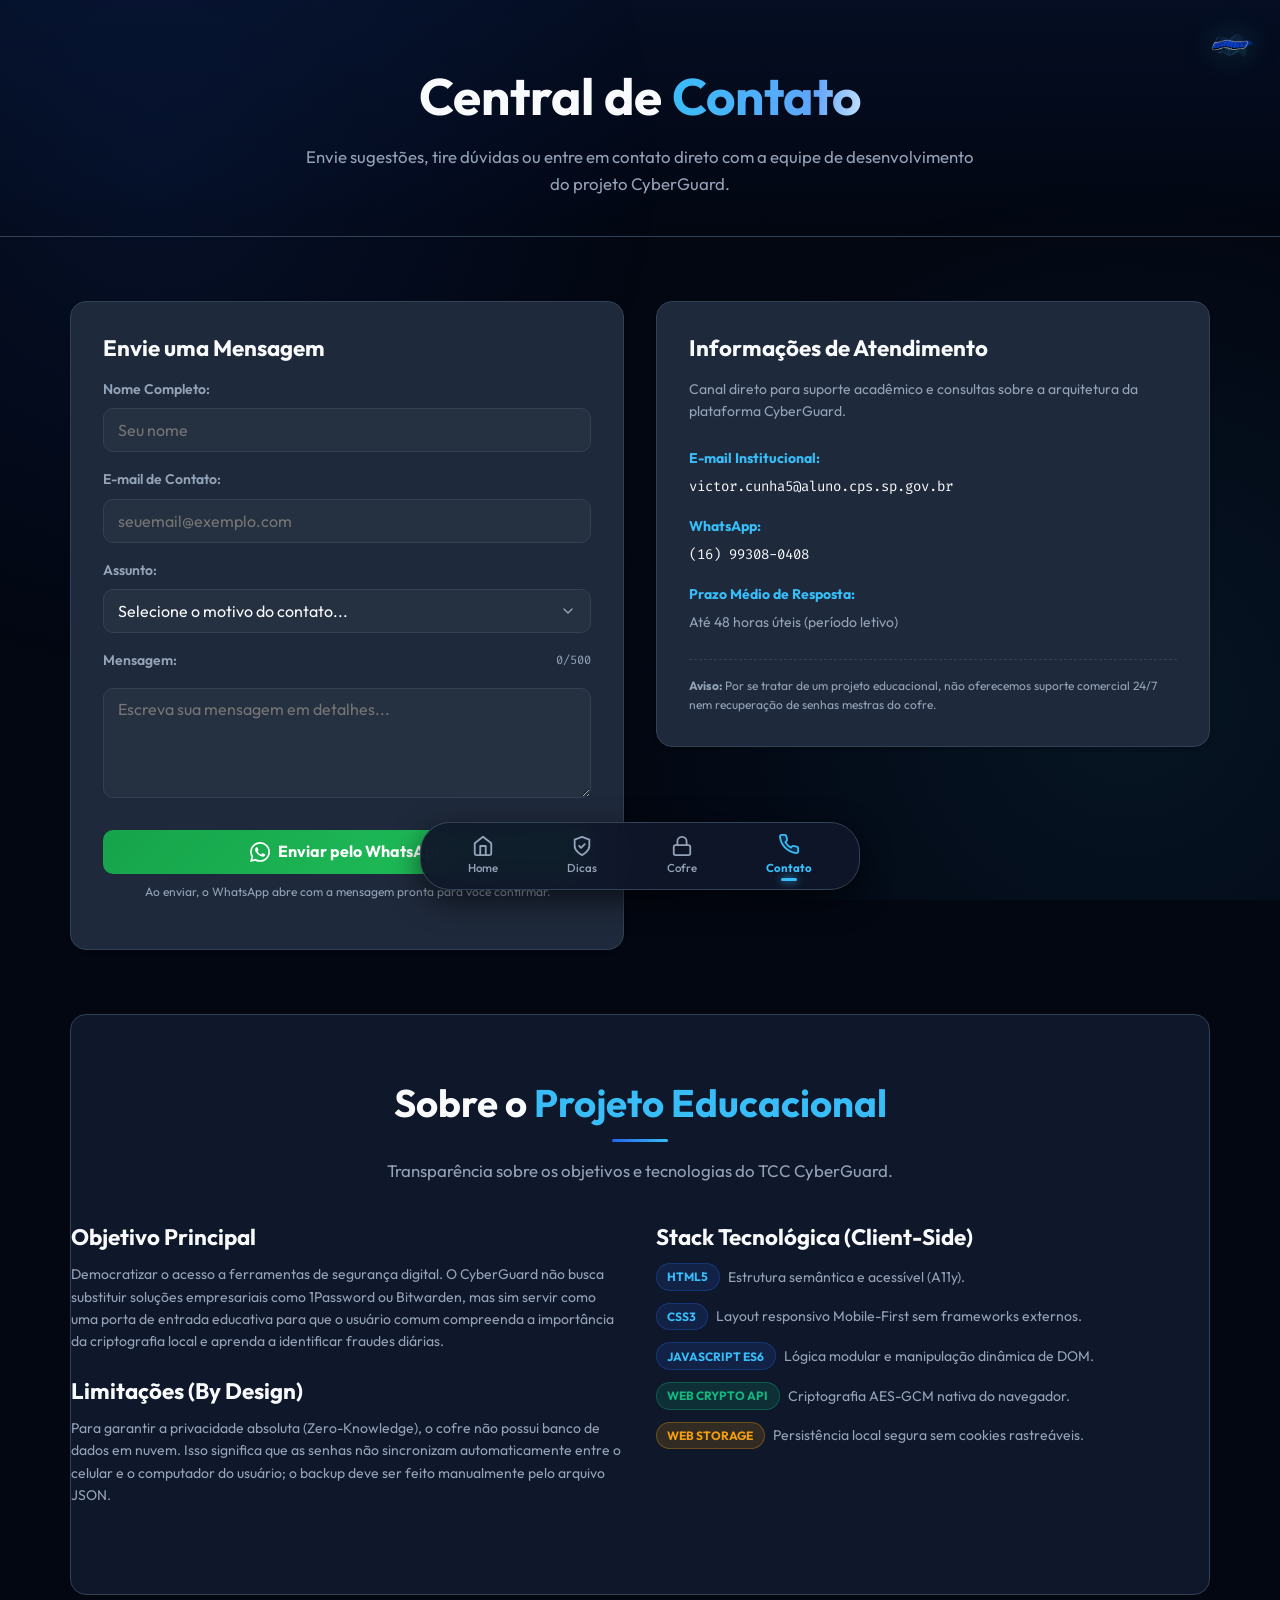
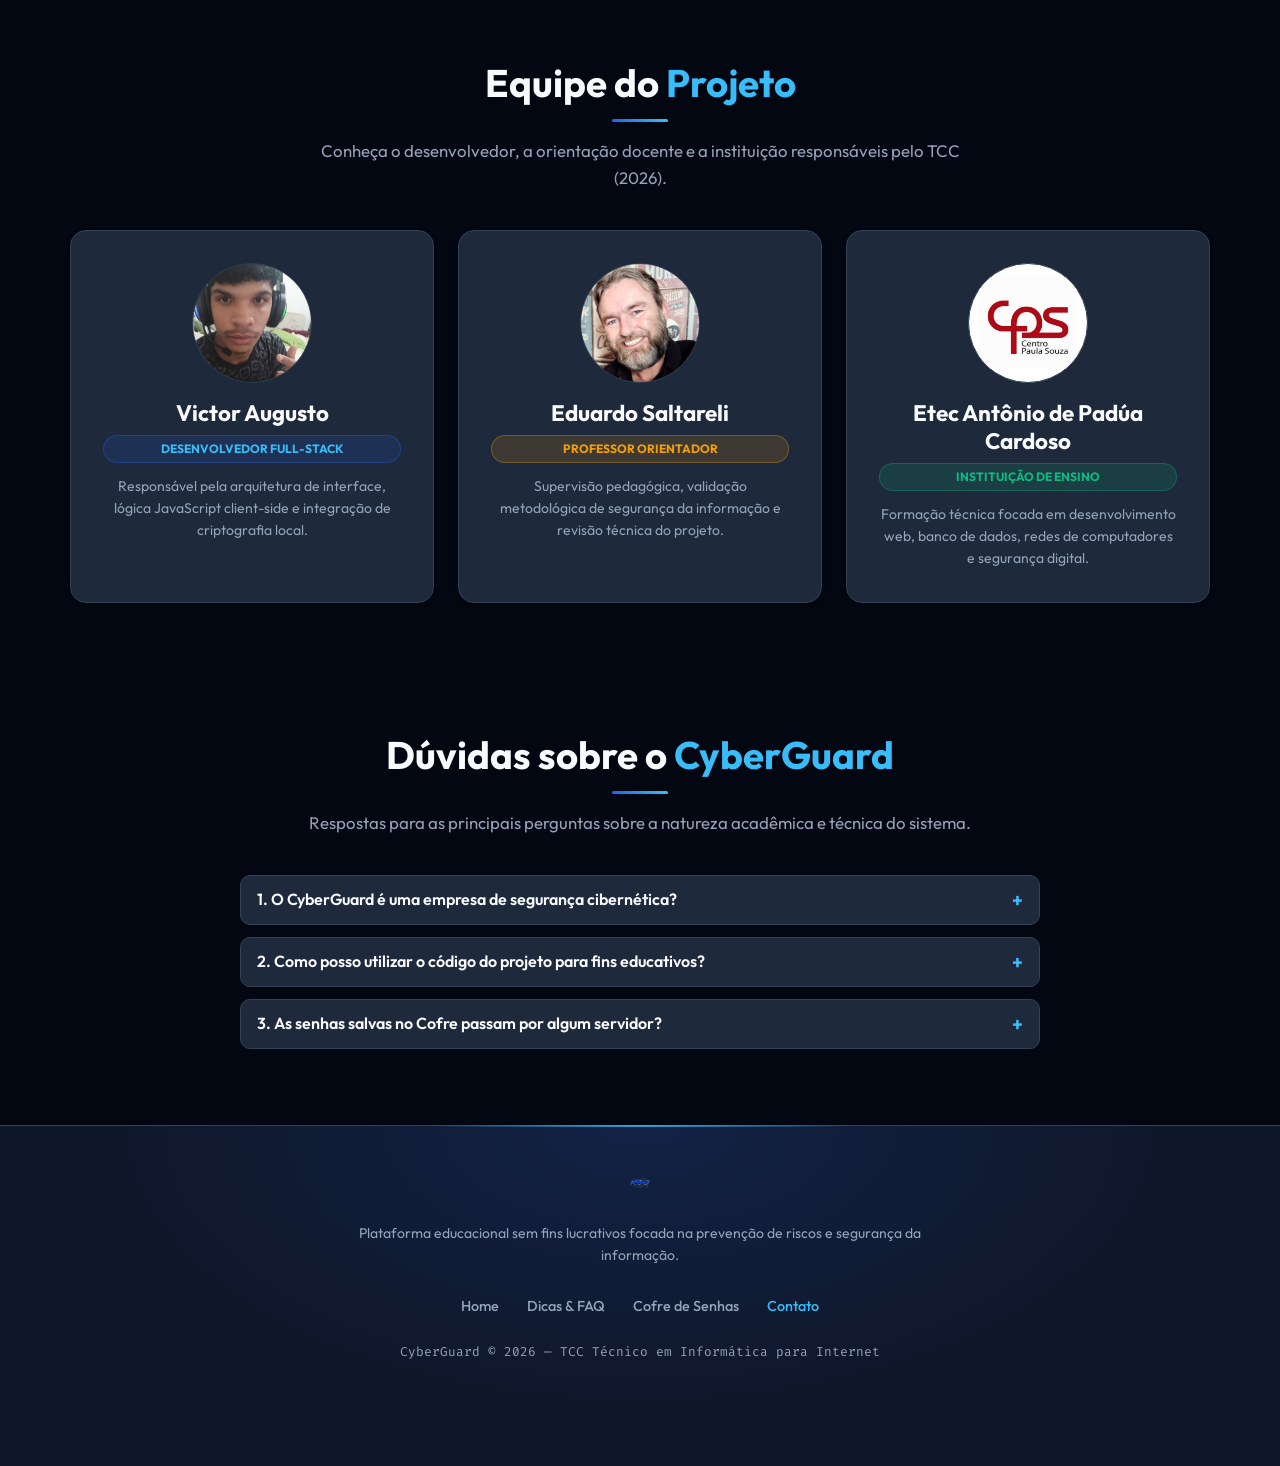
==== commit 6bbed751: "Add files via upload" ====
--- a/contato.html
+++ b/contato.html
@@ -172,7 +172,7 @@
 
         <div class="card text-center p-24">
           <div class="img-card mx-auto mb-16" style="width: 120px; height: 120px; border-radius: 50%; aspect-ratio: 1/1;">
-            <img src=".Dudusaltarelli.png" alt="Foto de Eduardo Saltareli" width="120" height="120" loading="lazy" onerror="this.style.display='none';">
+            <img src="Dudusaltarelli.png" alt="Foto de Eduardo Saltareli" width="120" height="120" loading="lazy" onerror="this.style.display='none';">
           </div>
           <h3 class="mb-8">Eduardo Saltareli</h3>
           <span class="badge badge-warn mb-12">Professor Orientador</span>
